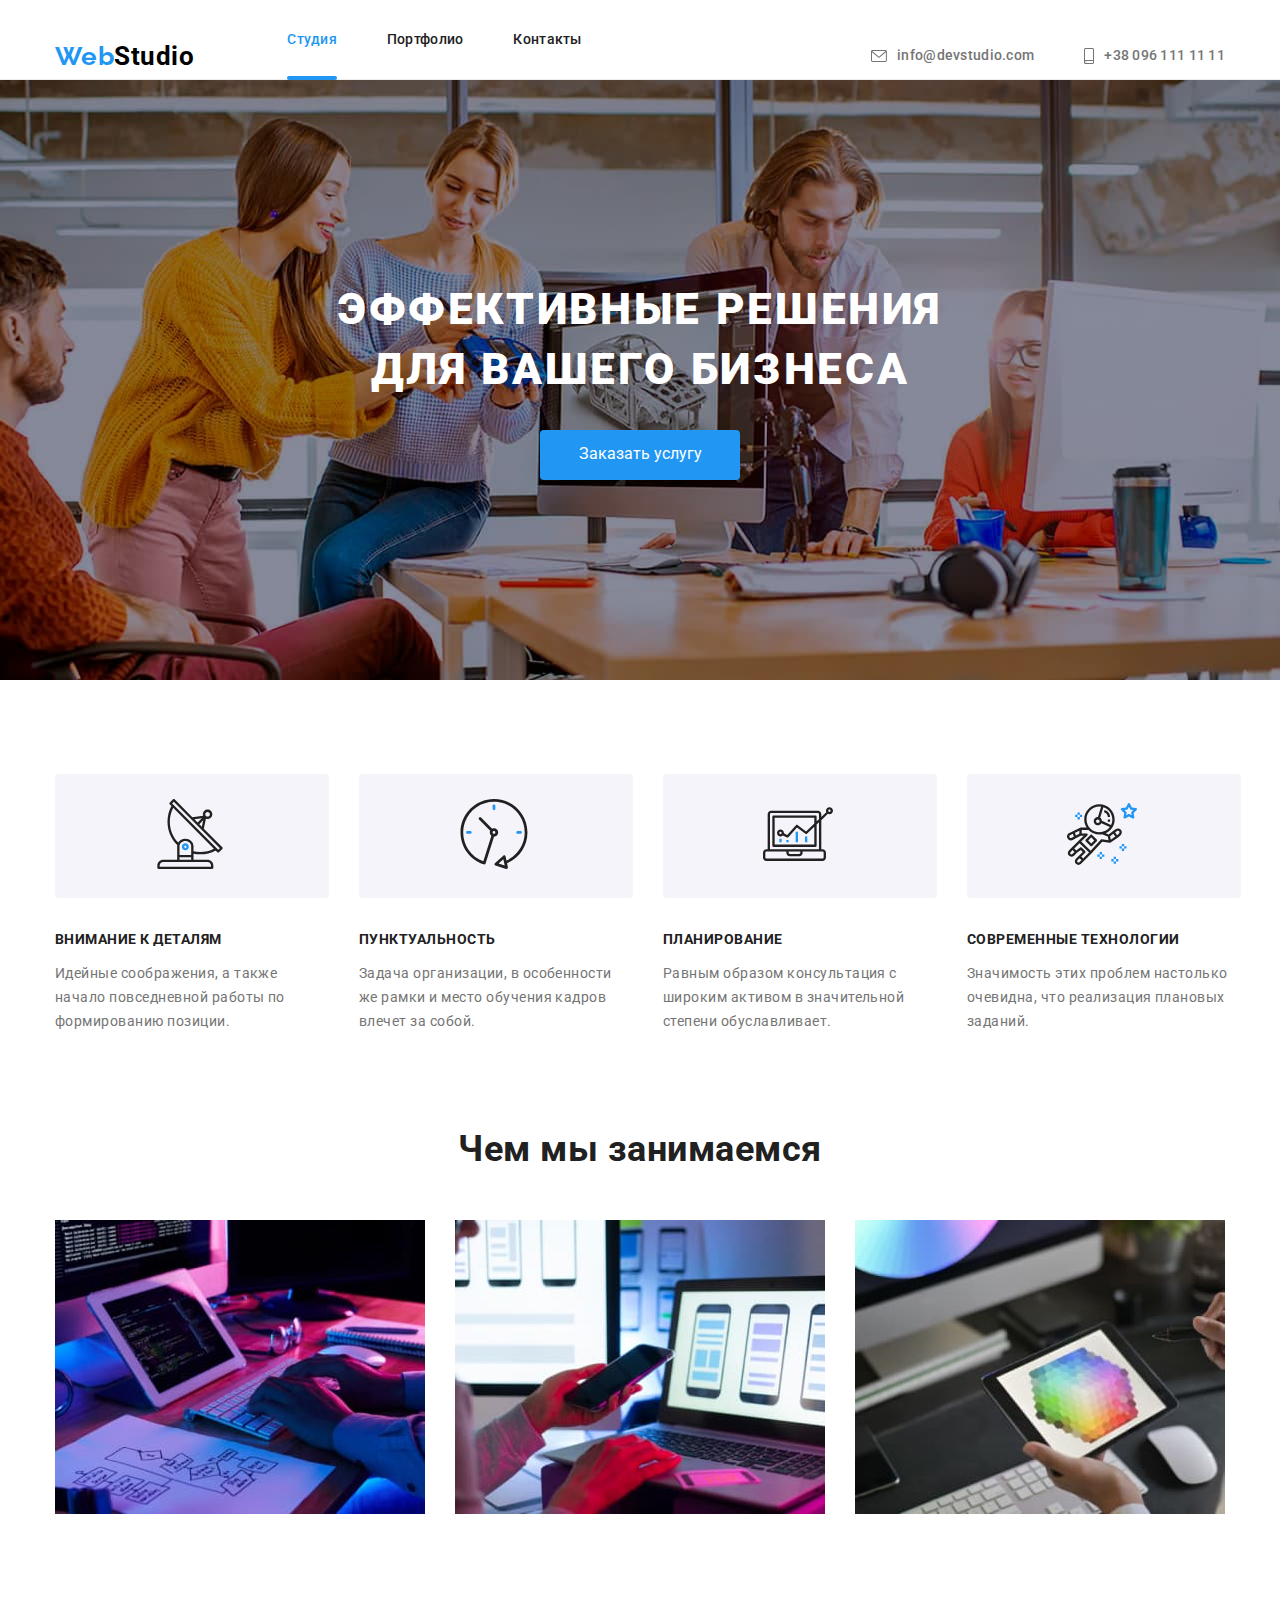
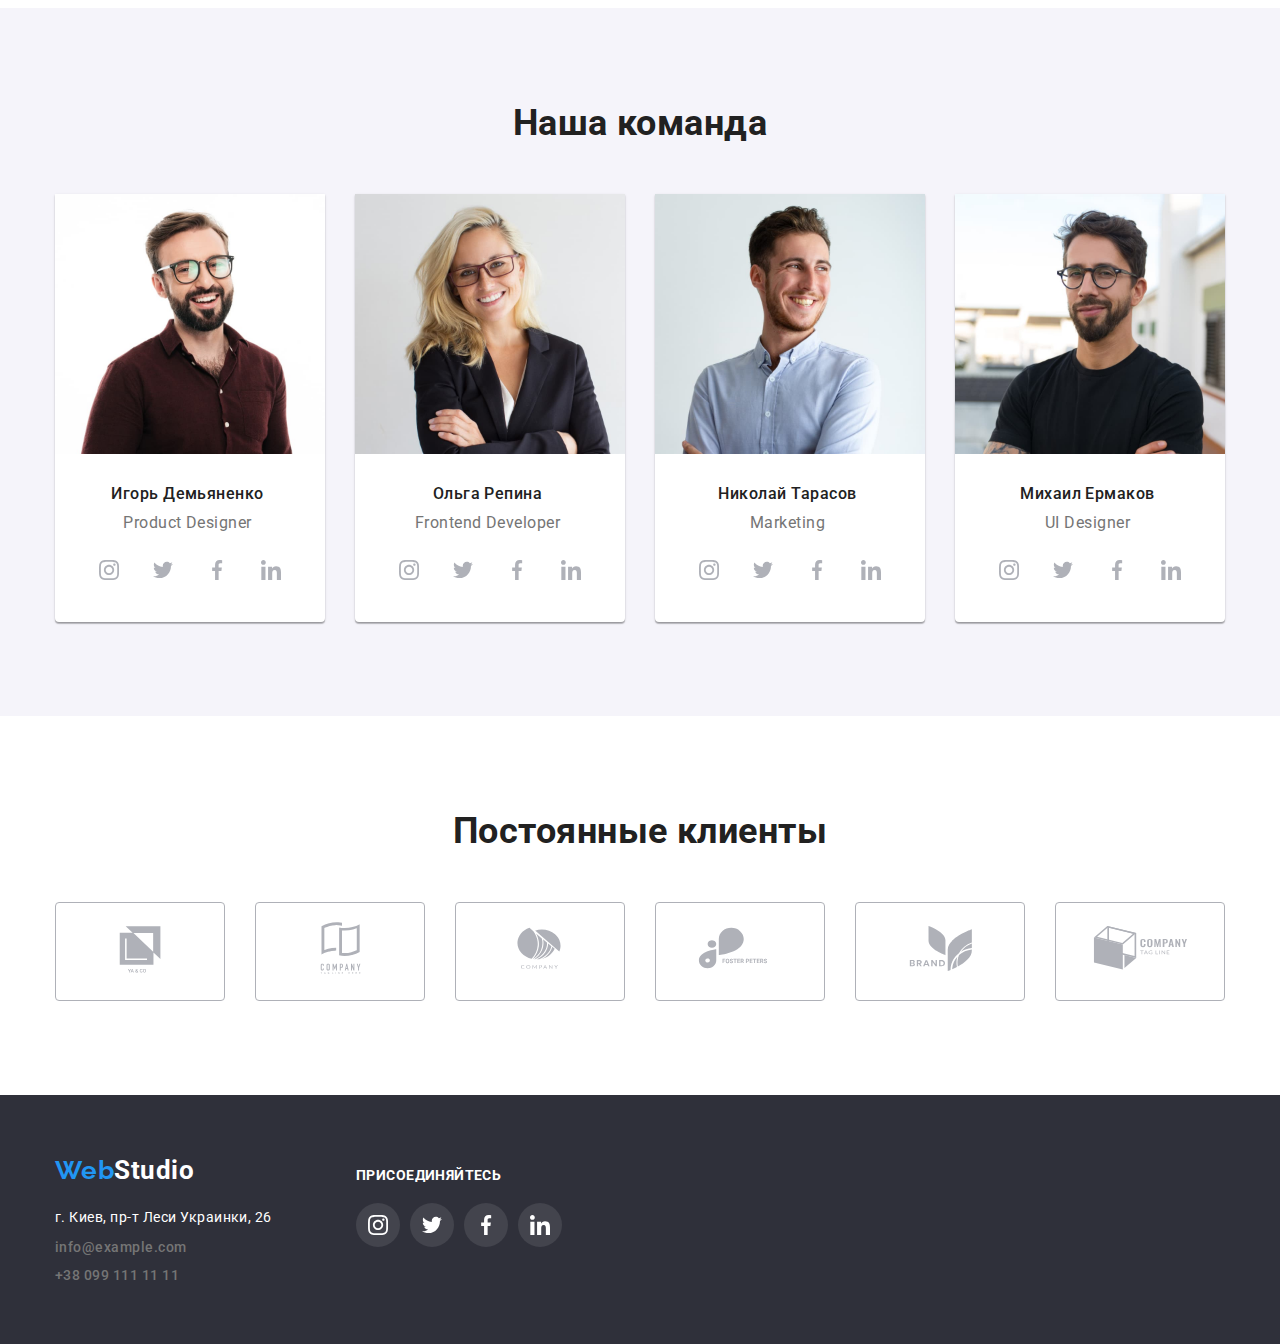
==== index.html @ 3e46c1cb "add files from hw4" ====
<!DOCTYPE html>
<html lang="ru">
<head>
    <meta charset="UTF-8">
    <meta http-equiv="X-UA-Compatible" content="IE=edge">
    <meta name="viewport" content="width=device-width, initial-scale=1.0">
    <title>Главная | Студия</title>
    <link rel="stylesheet"
        href="https://fonts.googleapis.com/css2?family=Raleway:wght@700&family=Roboto:wght@400;500;700;900&display=swap">
    <link rel="stylesheet" href="./css/modern-normalize.css">
        <link rel="stylesheet" href="./css/styles.css">
</head>

    <body>
        <!-- header -->
        <header class="page-header">
            <div class="container">
                <!-- webstudio logo -->
                <a class="logo-second" href="./index.html"><span class="logo-first">Web</span>Studio</a>
                <!-- website navigation -->
                <nav>
                    <ul class="nav list">
                        <li class="item"><a class="nav-links current" href="./index.html">Студия</a></li>
                        <li class="item"><a class="nav-links" href="./portfolio.html">Портфолио</a></li>
                        <li class="item"><a class="nav-links" href="">Контакты</a></li>
                    </ul>
                </nav>
                
                <!-- contacts -->
                <ul class="auth list">
                    <li class="item">
                        <a class="auth-nav" href="mailto:info@devstudio.com">
                            <svg class="icon" width="16px" height="12px">
                                <use href="./images/icons.svg#icon-envelope"></use>
                            </svg>
                            info@devstudio.com
                        </a>
                    </li>

                    <li class="item">
                        <a class="auth-nav smartphone-icon" href="tel:+380961111111">
                            <svg class="icon" width="10px" height="16px">
                                <use href="./images/icons.svg#icon-smartphone"></use>
                            </svg>
                             +38 096 111 11 11
                        </a>
                    </li>
                </ul>
            </div>
        </header>
        
        <main>
        <!-- hero -->
            <section class="hero">
                <div class="container">
                    <h1 class="hero-title">Эффективные решения <br /> для вашего бизнеса</h1>
                    <button type="button" class="button">Заказать услугу</button>
                </div>
            </section>

        <!-- our advantagies -->
            <section class="section">
                <div class="container">
                    <h2 class="section-title hidden">Наши преимущества</h2>
                    <ul class="advantagies-list list">
                    <li class="items">
                        <div class="advantagies-box">
                            <svg width="70px" height="70px">
                                <use href="./images/icons.svg#icon-antenna"></use>
                            </svg>
                        </div>
                        <h3 class="title">Внимание к деталям</h3>
                        <p class="text">Идейные соображения, а также начало повседневной работы по формированию позиции.</p>
                    </li>

                    <li class="items">
                        <div class="advantagies-box">
                            <svg width="70px" height="70px">
                                <use href="./images/icons.svg#icon-clock"></use>
                            </svg>
                        </div>
                        <h3 class="title">Пунктуальность</h3>
                        <p class="text">Задача организации, в особенности же рамки и место обучения кадров влечет за собой.</p>
                    </li>
                    <li class="items">
                        <div class="advantagies-box">
                            <svg width="70px" height="70px">
                                <use href="./images/icons.svg#icon-diagram"></use>
                            </svg>
                        </div>
                        <h3 class="title">Планирование</h3>
                        <p class="text">Равным образом консультация с широким активом в значительной степени обуславливает.</p>
                    </li>
                    <li class="items">
                        <div class="advantagies-box">
                            <svg width="70px" height="70px">
                                <use href="./images/icons.svg#icon-astronaut"></use>
                            </svg>
                        </div>
                        <h3 class="title">Современные технологии</h3>
                        <p class="text">Значимость этих проблем настолько очевидна, что реализация плановых заданий.</p>
                    </li>
                </ul>
                </div>
            </section>

        <!-- what we do -->
            <section class="section no-top-padding">
               <div class="container">
                    <h2 class="section-title">Чем мы занимаемся</h2>
                    <ul class="examples list">
                        <li class="pics"><img src="./images/box1.jpg" alt="Человек работает за компьютером" width="370"></li>
                        <li class="pics"> <img src="./images/box2.jpg" alt="Человек cо смартфоном в руках работает за компьютером" width="370"></li>
                        <li class="pics"><img src="./images/box3.jpg" alt="Человек с планшетом в руках работает за компьютером" width="370"></li>
                    </ul>
               </div>
            </section>

        <!-- our team -->
            <section class="section bg-color">
                <div class="container">
                    <h2 class="section-title">Наша команда</h2>
                    <ul class="team-list list">
                        <li class="team-thumb">
                            <img src="./images/img.jpg" alt="Фото дизайнера продукта" width="270">
                            
                            <div class="content">
                                <h3 class="title">Игорь Демьяненко</h3>
                                <p class="text">Product Designer</p>
                            </div>

                            <ul class="team-social">
                                <li class="team-social-element">
                                    <a class="team-social-link" href="#">
                                        <svg class="team-social-icon" width="20px" height="20px" aria-label="Instagram">
                                            <use href="./images/icons.svg#icon-instagram"></use>
                                        </svg>
                                    </a>
                                </li>
                            
                                <li class="team-social-element">
                                    <a class="team-social-link" href="#">
                                        <svg class="team-social-icon" width="20px" height="20px" aria-label="Twitter">
                                            <use href="./images/icons.svg#icon-twitter"></use>
                                        </svg>
                                    </a>
                                </li>
                            
                                <li class="team-social-element">
                                    <a class="team-social-link" href="#">
                                        <svg class="team-social-icon" width="20px" height="20px" aria-label="Facebook">
                                            <use href="./images/icons.svg#icon-facebook"></use>
                                        </svg>
                                    </a>
                                </li>
                            
                                <li class="team-social-element">
                                    <a class="team-social-link" href="#">
                                        <svg class="team-social-icon" width="20px" height="20px" aria-label="LinkedIn">
                                            <use href="./images/icons.svg#icon-linkedin"></use>
                                        </svg>
                                    </a>
                                </li>
                            </ul>
                        </li>
                    
                        <li class="team-thumb">
                            <img src="./images/img1.jpg" alt="Фото фронтэнд разработчика" width="270">
                            
                            <div class="content">
                                <h3 class="title">Ольга Репина</h3>
                                <p class="text">Frontend Developer</p>
                            </div>
                            
                            <ul class="team-social">
                                <li class="team-social-element">
                                    <a class="team-social-link" href="#">
                                        <svg class="team-social-icon" width="20px" height="20px" aria-label="Instagram">
                                            <use href="./images/icons.svg#icon-instagram"></use>
                                        </svg>
                                    </a>
                                </li>
                            
                                <li class="team-social-element">
                                    <a class="team-social-link" href="#">
                                        <svg class="team-social-icon" width="20px" height="20px" aria-label="Twitter">
                                            <use href="./images/icons.svg#icon-twitter"></use>
                                        </svg>
                                    </a>
                                </li>
                            
                                <li class="team-social-element">
                                    <a class="team-social-link" href="#">
                                        <svg class="team-social-icon" width="20px" height="20px" aria-label="Facebook">
                                            <use href="./images/icons.svg#icon-facebook"></use>
                                        </svg>
                                    </a>
                                </li>
                            
                                <li class="team-social-element">
                                    <a class="team-social-link" href="#">
                                        <svg class="team-social-icon" width="20px" height="20px" aria-label="LinkedIn">
                                            <use href="./images/icons.svg#icon-linkedin"></use>
                                        </svg>
                                    </a>
                                </li>
                            </ul>
                        </li>
                    
                        <li class="team-thumb">
                            <img src="./images/img2.jpg" alt="Фото маркетолога" width="270">
                            
                            <div class="content">
                                <h3 class="title">Николай Тарасов</h3>
                                <p class="text">Marketing</p>
                            </div>

                            <ul class="team-social">
                                <li class="team-social-element">
                                    <a class="team-social-link" href="#">
                                        <svg class="team-social-icon" width="20px" height="20px" aria-label="Instagram">
                                            <use href="./images/icons.svg#icon-instagram"></use>
                                        </svg>
                                    </a>
                                </li>
                            
                                <li class="team-social-element">
                                    <a class="team-social-link" href="#">
                                        <svg class="team-social-icon" width="20px" height="20px" aria-label="Twitter">
                                            <use href="./images/icons.svg#icon-twitter"></use>
                                        </svg>
                                    </a>
                                </li>
                            
                                <li class="team-social-element">
                                    <a class="team-social-link" href="#">
                                        <svg class="team-social-icon" width="20px" height="20px" aria-label="Facebook">
                                            <use href="./images/icons.svg#icon-facebook"></use>
                                        </svg>
                                    </a>
                                </li>
                            
                                <li class="team-social-element">
                                    <a class="team-social-link" href="#">
                                        <svg class="team-social-icon" width="20px" height="20px" aria-label="LinkedIn">
                                            <use href="./images/icons.svg#icon-linkedin"></use>
                                        </svg>
                                    </a>
                                </li>
                            </ul>
                        </li>
                    
                        <li class="team-thumb">
                            <img src="./images/img3.jpg" alt="Фото дизайнера" width="270">
                            
                            <div class="content">
                                <h3 class="title">Михаил Ермаков</h3>
                                <p class="text">UI Designer</p>
                            </div>

                            <ul class="team-social">
                                <li class="team-social-element">
                                    <a class="team-social-link" href="#">
                                        <svg class="team-social-icon" width="20px" height="20px" aria-label="Instagram">
                                            <use href="./images/icons.svg#icon-instagram"></use>
                                        </svg>
                                    </a>
                                </li>
                            
                                <li class="team-social-element">
                                    <a class="team-social-link" href="#">
                                        <svg class="team-social-icon" width="20px" height="20px" aria-label="Twitter">
                                            <use href="./images/icons.svg#icon-twitter"></use>
                                        </svg>
                                    </a>
                                </li>
                            
                                <li class="team-social-element">
                                    <a class="team-social-link" href="#">
                                        <svg class="team-social-icon" width="20px" height="20px" aria-label="Facebook">
                                            <use href="./images/icons.svg#icon-facebook"></use>
                                        </svg>
                                    </a>
                                </li>
                            
                                <li class="team-social-element">
                                    <a class="team-social-link" href="#">
                                        <svg class="team-social-icon" width="20px" height="20px" aria-label="LinkedIn">
                                            <use href="./images/icons.svg#icon-linkedin"></use>
                                        </svg>
                                    </a>
                                </li>
                            </ul>   
                        </li>
                    </ul>
                </div>
            </section>
        </main>

        <div class="modal">
            <div class="box">
                <span></span>
            </div>
        </div>

        <aside class="partners">
            <div class="container">
                <h2 class="partners-title">Постоянные клиенты</h2>
                <ul class="partners-list list">
                    <li class="partners-element">
                        <a class="partners-link" href="#">
                            <svg class="partners-icon" width="106px" height="60px">
                                <use href="./images/icons.svg#icon-client-1"></use>
                            </svg>
                        </a>
                    </li>
        
                    <li class="partners-element">
                        <a class="partners-link" href="#"><svg class="partners-icon" width="106px" height="60px">
                                <use href="./images/icons.svg#icon-client-2"></use>
                            </svg></a>
                    </li>
        
                    <li class="partners-element">
                        <a class="partners-link" href="#">
                            <svg class="partners-icon" width="106px" height="60px">
                                <use href="./images/icons.svg#icon-client-3"></use>
                            </svg>
                        </a>
                    </li>
        
                    <li class="partners-element">
                        <a class="partners-link" href="#">
                            <svg class="partners-icon" width="106px" height="60px">
                                <use href="./images/icons.svg#icon-client-4"></use>
                            </svg>
                        </a>
                    </li>
        
                    <li class="partners-element">
                        <a class="partners-link" href="#">
                            <svg class="partners-icon" width="106px" height="60px">
                                <use href="./images/icons.svg#icon-client-5"></use>
                            </svg>
                        </a>
                    </li>
        
                    <li class="partners-element">
                        <a class="partners-link" href="#"><svg class="partners-icon" width="106px" height="60px">
                                <use href="./images/icons.svg#icon-client-6"></use>
                            </svg></a>
                    </li>
                </ul>
            </div>
        </aside>

        <!-- fotter -->
        <footer class="footer-bcg">
            <div class="container">
                <div>
                    <a class="logo-third" href="./index.html"><span class="logo-first">Web</span>Studio</a>
                    <address>
                        <ul class="footer-info list">
                            <li class="item">
                                <a class="geo-link" href="https://goo.gl/maps/qYnhFTQPUGNC2JMP8">
                                    г. Киев, пр-т Леси Украинки, 26
                                </a>
                            </li>
                            <li class="item"><a class="link" href="mailto:info@example.com">info@example.com</a></li>
                            <li class="item"><a class="link" href="tel:+380991111111">+38 099 111 11 11</a></li>
                        </ul>
                    </address>
                </div>

                <div class="footer-thumb">
                    <h3 class="footer-socials-title">Присоединяйтесь</h3>
                    <ul class="footer-socials list">
                        <li class="footer-socials-element">
                            <a class="footer-socials-link" href="#">
                                <svg class="footer-socials-icon" width="20px" height="20px" aria-label="Instagram">
                                    <use href="./images/icons.svg#icon-instagram"></use>
                                </svg>
                            </a>
                        </li>
                        
                        <li class="footer-socials-element">
                            <a class="footer-socials-link" href="#">
                                <svg class="footer-socials-icon" width="20px" height="20px" aria-label="Twitter">
                                    <use href="./images/icons.svg#icon-twitter"></use>
                                </svg>
                            </a>
                        </li>
                        
                        <li class="footer-socials-element">
                            <a class="footer-socials-link" href="#">
                                <svg class="footer-socials-icon" width="20px" height="20px" aria-label="Facebook">
                                    <use href="./images/icons.svg#icon-facebook"></use>
                                </svg>
                            </a>
                        </li>
                        
                        <li class="footer-socials-element">
                            <a class="footer-socials-link" href="#">
                                <svg class="footer-socials-icon" width="20px" height="20px" aria-label="LinkedIn">
                                    <use href="./images/icons.svg#icon-linkedin"></use>
                                </svg>
                            </a>
                        </li>
                    </ul>
                </div>
            </div>
        </footer>
    </body>
</html>
---- css/styles.css ----
/* Цвет кнопок первичный #2196F3 */
/* Цвет заголовков #212121 */
/* Цвет текста в абзацах #757575  */
/* Цвет текста белый #ffffff */
/* цвет ссылок в футере rgba(255,255,255, .6) */

/* Оформление элементов с общим дизайном */
:root {
  --primary-color: #2196f3;
  --headings-color: #212121;
  --primary-text-color: #757575;
  --secondary-text-color: #ffffff;
  --footer-links-color: rgba(255, 255, 255, 0.6);
  --bcg-color: #2f303a;
  --logo-last-part1-color: #000000;
  --logo-last-part2-color: #ffffff;

  --cage-gaps: 30px;
}

body {
  font-family: Roboto, sans-serif;
  letter-spacing: 0.03em;

  background-color: var(--secondary-text-color);
  color: var(--primary-text-color);
}

/* Классы-утилиты */

/* убирает стили у всех списков */
.list {
  margin: 0;
  padding: 0;

  list-style: none;
}

/* скрывает заголовок */
.hidden {
  position: absolute;
  top: -9999px;
  left: -9999px;
}

/* добавляет нижний отступ для хедера в портфолио
.bottom-margin {
  margin-bottom: 94px;
} */

/* убирает нижний зазор у картинок с тегом img */

img {
  display: block;
  max-width: 100%;
}

/* Добавляет фоновый цвет для секции Наша команда */
.bg-color {
  background-color: #f5f4fa;
}

/* универсальный контейнер */

.container {
  width: 1200px;
  padding-right: 15px;
  padding-left: 15px;
  margin-left: auto;
  margin-right: auto;

  /* background-color: lightblue; */
}

/* Оформление хедера */

.page-header {
  height: 80px;
  border-bottom: 1px solid #ececec;
}

.page-header .container {
  display: flex;
  align-items: center;
}

.nav {
  display: flex;
  margin-left: 93px;
}

.nav .item {
  padding-top: 32px;
  padding-bottom: 32px;
  margin-right: 50px;
}

.nav :last-child {
  margin-right: 0;
}

.auth {
  display: flex;
  margin-left: auto;
}

.auth .item {
  display: flex;
  margin-right: 50px;
  align-items: center;
}

.auth :last-child {
  margin-right: 0px;
}

.smartphone-icon {
  content: "";
}

/* Оформление логотипа */

.logo-first {
  font-family: Raleway, sans-serif;
  font-weight: 700;
  font-size: 26px;
  line-height: 1.19;
  letter-spacing: 0.03em;
  text-decoration: none;

  color: var(--primary-color);
}

.logo-second {
  font-weight: 700;
  font-size: 26px;
  line-height: 1.19;
  text-decoration: none;

  color: var(--logo-last-part1-color);
}

.logo-third {
  font-weight: 700;
  font-size: 26px;
  line-height: 1.19;
  text-decoration: none;

  color: var(--logo-last-part2-color);
}

/* ОФормление навигации */

.nav .nav-links {
  display: block;

  font-weight: 500;
  font-size: 14px;
  line-height: 1.14;
  letter-spacing: 0.02em;
  text-decoration: none;

  color: var(--headings-color);
}

.nav .nav-links:hover,
.nav .nav-links:focus {
  color: var(--primary-color);
  border: none;
}

.nav .nav-links.current {
  color: var(--primary-color);
}

.nav-links.current::after {
  display: block;
  margin-top: 28px;

  content: "";
  width: 100%;
  height: 4px;

  border-radius: 2px;

  background-color: var(--primary-color);
}

/* .auth .icon:hover,
.auth .icon:focus {
  fill: currentColor;
  cursor: pointer;
} */

/* Оформление ссылок в секции контактов */

.auth-nav .item {
  display: flex;
  align-items: center;
}

.auth .auth-nav {
  display: flex;
  align-items: center;

  font-weight: 500;
  font-size: 14px;
  line-height: 1.14;
  letter-spacing: 0.02em;
  text-decoration: none;

  color: var(--primary-text-color);
}

.auth-nav:hover,
.auth-nav:focus {
  color: var(--primary-color);
}

.auth-nav:hover .icon {
  fill: currentColor;
}

.auth-nav .icon {
  fill: #757575;
  margin-right: 10px;
}
/* Оформляем Hero */

.hero {
  padding-top: 200px;
  padding-bottom: 200px;

  background-image: url("../images/bg-img-hero.jpg"),
    linear-gradient(to right, #2f303a 40%, #c4c4c4, #2f303a 40%);
  background-repeat: no-repeat;
  background-size: cover;
  background-position: center;

  /* background-color: var(--bcg-color); */
}

.hero-title {
  margin-top: 0;
  margin-bottom: 30px;
  padding: 0;

  font-weight: 900;
  font-size: 44px;
  line-height: 1.36;

  text-align: center;
  letter-spacing: 0.06em;
  text-transform: uppercase;

  color: var(--secondary-text-color);
}

.hero > .container {
  text-align: center;
}

/* оформление секций */
.section {
  padding-top: 94px;
  padding-bottom: 94px;
}

/* .section > .container {
  margin-bottom: 94px;

} */

.title {
  margin-top: 0;
  margin-right: 0;
  margin-bottom: 10px;
  margin-left: 0;

  padding: 0;
}

.section-title {
  margin: 0;
  padding: 0;

  font-weight: 700;
  font-size: 36px;
  line-height: 1.17;
  text-align: center;

  color: var(--headings-color);
}

/* Сетка для блока Наши преимущества */
.advantagies-list {
  display: flex;
  margin-right: -30px;
  margin-top: -30px;

  /* margin-top: var(-1 * (--cage-gaps));
  margin-left: var(-1 * (--cage-gaps)); */
  padding: 0;
}

.items {
  flex-basis: calc(91% / 3 - 90px);
  margin-right: 30px;
  margin-top: 30px;

  /* flex-basis: calc((100% - var(--cage-gaps)) / 4);
  margin-top: var(--cage-gaps);
  margin-left: var(--cage-gaps); */

  /* outline: 1px solid darkblue; */
}

.items:last-child {
  margin-right: 0;
}

.items .text {
  margin: 0;

  font-size: 14px;
  line-height: 1.71;
}

.advantagies-list .title {
  font-weight: 700;
  font-size: 14px;
  line-height: 1.14;
  text-transform: uppercase;

  color: var(--headings-color);
}

.advantagies-list .title {
  font-size: 14px;
  line-height: 1.71;
}

.team-list .title {
  font-weight: 500;
  font-size: 16px;
  line-height: 1.19;

  color: var(--headings-color);
}

.team-list .text {
  font-size: 16px;
  line-height: 1.19;
}

/* Коробочки для иконок в секции Преимущества */

.advantagies-box {
  min-width: 270px;

  padding-top: 25px;
  padding-bottom: 25px;
  padding-left: 100px;
  padding-right: 100px;
  margin-bottom: 30px;

  border-radius: 4px;

  background-color: #f5f4fa;
}

/* Оформление секции Что мы делаем*/

.container > .section-title {
  margin-bottom: 50px;
}

.container .examples {
  display: flex;
}

.examples {
  flex-basis: calc(100% / 2 - 60px);
  margin-top: -30px;
  margin-right: -30px;

  /*   
  flex-basis: calc((100% - 60px) / 3);
  margin-top: var(-1 * (--cage-gaps));
  margin-left: var(-1 * (--cage-gaps)); */
}

.pics {
  margin-top: 30px;
  margin-right: 30px;

  /* margin-top: var(--cage-gaps);
  margin-left: var(--cage-gaps); */
}

.pics:last-of-type {
  margin-right: 0;
}

.no-top-padding {
  padding-top: 0;
}

/* Оформление секции Наша команда */

/* Сетка для секции Наша команда */

.team-list {
  display: flex;
  margin-top: -30px;
  margin-left: -30px;
  padding: 0;
}

.team-thumb {
  flex-basis: calc((100% - var(--cage-gaps)) / 4);
  margin-top: var(--cage-gaps);
  margin-left: var(--cage-gaps);

  padding-bottom: 30px;

  box-shadow: 0px 1px 3px rgba(0, 0, 0, 0.12), 0px 1px 1px rgba(0, 0, 0, 0.14),
    0px 2px 1px rgba(0, 0, 0, 0.2);
  border-radius: 0px 0px 4px 4px;
  overflow: hidden;

  background-color: #ffffff;
}

.team-thumb .title {
  margin-bottom: 10px;
}

/* Оформление коробочек и иконок для секции Наша команда */

.team-social {
  display: flex;
  justify-content: center;
  padding: 0;
  /* margin-right: auto;
  margin-left: auto; */
}

.team-social :not(:last-child) {
  margin-right: 10px;
}

.team-social-element {
  margin: 0;
  padding: 0;
  list-style: none;
}

.team-social-element .team-social-link {
  display: flex;
  justify-content: center;
  align-items: center;

  width: 44px;
  height: 44px;

  border-radius: 100%;
}

.team-social-icon {
  object-fit: contain;
  overflow: visible;

  fill: #afb1b8;

  border-radius: 100%;
}

.team-social-link:hover,
.team-social-link:focus {
  background-color: var(--primary-color);
}

.team-social-link:hover .team-social-icon,
.team-social-link:focus .team-social-icon {
  fill: var(--secondary-text-color);
}

/* Обертка для заголовка и текста под фото команды */

.team-thumb .content {
  padding-top: 30px;
  padding-right: 58px;
  padding-bottom: 0;
  padding-left: 53px;

  margin-bottom: 16px;

  text-align: center;
}

.content .text {
  margin: 0;
  padding: 0;

  margin-bottom: 16px;
}

/* Оформление секции Наши партенры */
.partners .container {
  padding: 94px 15px;
}

.partners-title {
  margin: 0;
  padding: 0;

  margin-bottom: 50px;

  font-weight: 700;
  font-size: 36px;
  line-height: 1.17;
  text-align: center;

  color: var(--headings-color);
}

.partners-list {
  display: flex;
}

.partners-element {
  width: 170px;

  padding: 16px 32px;

  border: 1px solid #afb1b8;
  border-radius: 4px;
}

.partners-element:not(:last-child) {
  margin-right: 30px;
}

.partners-icon {
  fill: #afb1b8;
}

.partners-link:hover .partners-icon,
.partners-link:focus .partners-icon {
  fill: var(--primary-color);
}

/* Оформление адреса в футуре  */

.footer-bcg {
  background-color: var(--bcg-color);
}

.footer-bcg .container {
  display: flex;
  padding-top: 60px;
  padding-bottom: 60px;
}

.container .logo-third {
  display: block;
  margin-bottom: 20px;
}

.footer-info .item:not(:last-child) {
  margin-bottom: 9px;
}

.item .geo-link {
  font-size: 14px;
  line-height: 1.71;
  text-decoration: none;
  font-style: normal;

  color: var(--secondary-text-color);
}

.footer-info {
  min-width: 231px;
}

.footer-info .link {
  font-weight: 500;
  font-size: 14px;
  line-height: 1.14;
  text-decoration: none;
  font-style: normal;

  color: var(--primary-text-color);
}

.footer-info .link:hover,
.footer-info .link:focus {
  background-color: var(--primary-color);
  color: var(--secondary-text-color);
}

/* Секция с сслыками на соцсети в футере*/

.footer-thumb {
  margin-left: 70px;
}

.footer-socials {
  display: flex;
}

.footer-socials-title {
  margin: 0;
  padding: 0;
  padding-top: 12px;
  margin-bottom: 20px;

  font-weight: 700;
  font-size: 14px;
  line-height: 16px;

  letter-spacing: 0.03em;
  text-transform: uppercase;

  color: var(--secondary-text-color);
}

.footer-socials-element .footer-socials-link {
  display: flex;
  justify-content: center;
  align-items: center;

  width: 44px;
  height: 44px;

  border-radius: 100%;

  background-color: #43444d;
}

.footer-socials-icon {
  object-fit: contain;
  overflow: visible;

  fill: #ffffff;

  border-radius: 100%;
}

.footer-socials-element:not(:last-child) {
  margin-right: 10px;
}

.footer-socials-link:hover,
.footer-socials-link:focus {
  background-color: var(--primary-color);
}

/* .footer-socials:hover .footer-socials-icon,
.footer-socials:focus .footer-socials-icon {
  fill: var(--secondary-text-color);
} */
/* Оформление кнопки для Hero*/

.hero .button {
  display: inline-block;
  min-width: 200px;
  height: 50px;

  padding-top: 10px;
  padding-left: 32px;
  padding-bottom: 10px;
  padding-right: 32px;

  font-family: inherit;
  text-align: center;

  border: none;
  /* box-shadow: 0 4px 4px rgba(0, 0, 0, 0.15); */
  border-radius: 4px;

  color: var(--secondary-text-color);
  background-color: var(--primary-color);
  cursor: pointer;
}

.hero .botton:hover,
.hero .button:focus {
  box-shadow: 0px 4px 4px rgba(0, 0, 0, 0.15);
}

/* Оформление страницы Portfolio */

/* Офорляем секции в main */

.projects .example {
  font-weight: 700;
  font-size: 18px;
  line-height: 2;
  letter-spacing: 0.06em;

  color: var(--headings-color);
}

.projects .link {
  display: block;

  text-decoration: none;
  color: var(--primary-text-color);
}

.projects .text {
  font-size: 16px;
  line-height: 1.87;
}

/* оформление кнопок в main страницы Portfolio */

.submenu .submenu-button {
  padding: 6px 22px;
  min-width: 73px;

  font-family: inherit;
  font-weight: 500;
  font-size: 16px;
  line-height: 1.62;
  letter-spacing: 0.03em;

  border: transparent;
  border-radius: 4px;
  /* border-color: #f5f4fa; */

  color: var(--headings-color);
  background-color: #f5f4fa;
}

.submenu .submenu-button:hover,
.submenu .submenu-button:focus {
  color: var(--secondary-text-color);
  background-color: var(--primary-color);
  border-color: var(--primary-color) solid transparent;
  cursor: pointer;

  box-shadow: 0px 3px 1px rgba(0, 0, 0, 0.1), 0px 1px 2px rgba(0, 0, 0, 0.08),
    0px 2px 2px rgba(0, 0, 0, 0.12);
  border-radius: 4px;
}

.submenu .submenu-button.current {
  color: var(--secondary-text-color);
  background-color: var(--primary-color);
}

/* Позиционирование фильтра на странице Portfolio */
.submenu {
  display: flex;
  justify-content: center;
  align-items: center;
  padding-bottom: 50px;
}

.submenu .filter {
  padding-right: 8px;
}

.filter:last-child {
  padding-right: 0;
}

/* Сетка для портфолио с примерами работ */

.projects {
  display: flex;
  flex-wrap: wrap;
  margin-top: -30px;
  margin-left: -30px;

  /* margin-top: var(-1 (--cage-gaps));
  margin-left: var(-1 (--cage-gaps)); */
  /* не работает почему-то */
}

.cards {
  flex-basis: calc((100% - 90px) / 3);
  margin-top: 30px;
  margin-left: 30px;

  /* 
  flex-basis: calc ((100% - var(3 (--cage-gaps))) / 3);
  margin-top: var(--cage-gaps);
  margin-left: var(--cage-gaps); */
  /* тоже не работает */
}

.projects .link:hover,
.projects .link:focus {
  box-shadow: 0px 1px 1px rgba(0, 0, 0, 0.12), 0px 4px 4px rgba(0, 0, 0, 0.06),
    1px 4px 6px rgba(0, 0, 0, 0.16);
}

.description {
  background: #ffffff;
  border: 1px solid #eeeeee;
}

.description .text {
  margin: 0;
  padding: 0;
}

.cards .description {
  padding: 20px 24px;
}

.description .example {
  margin: 0 0 4px 0;
  padding: 0;
}
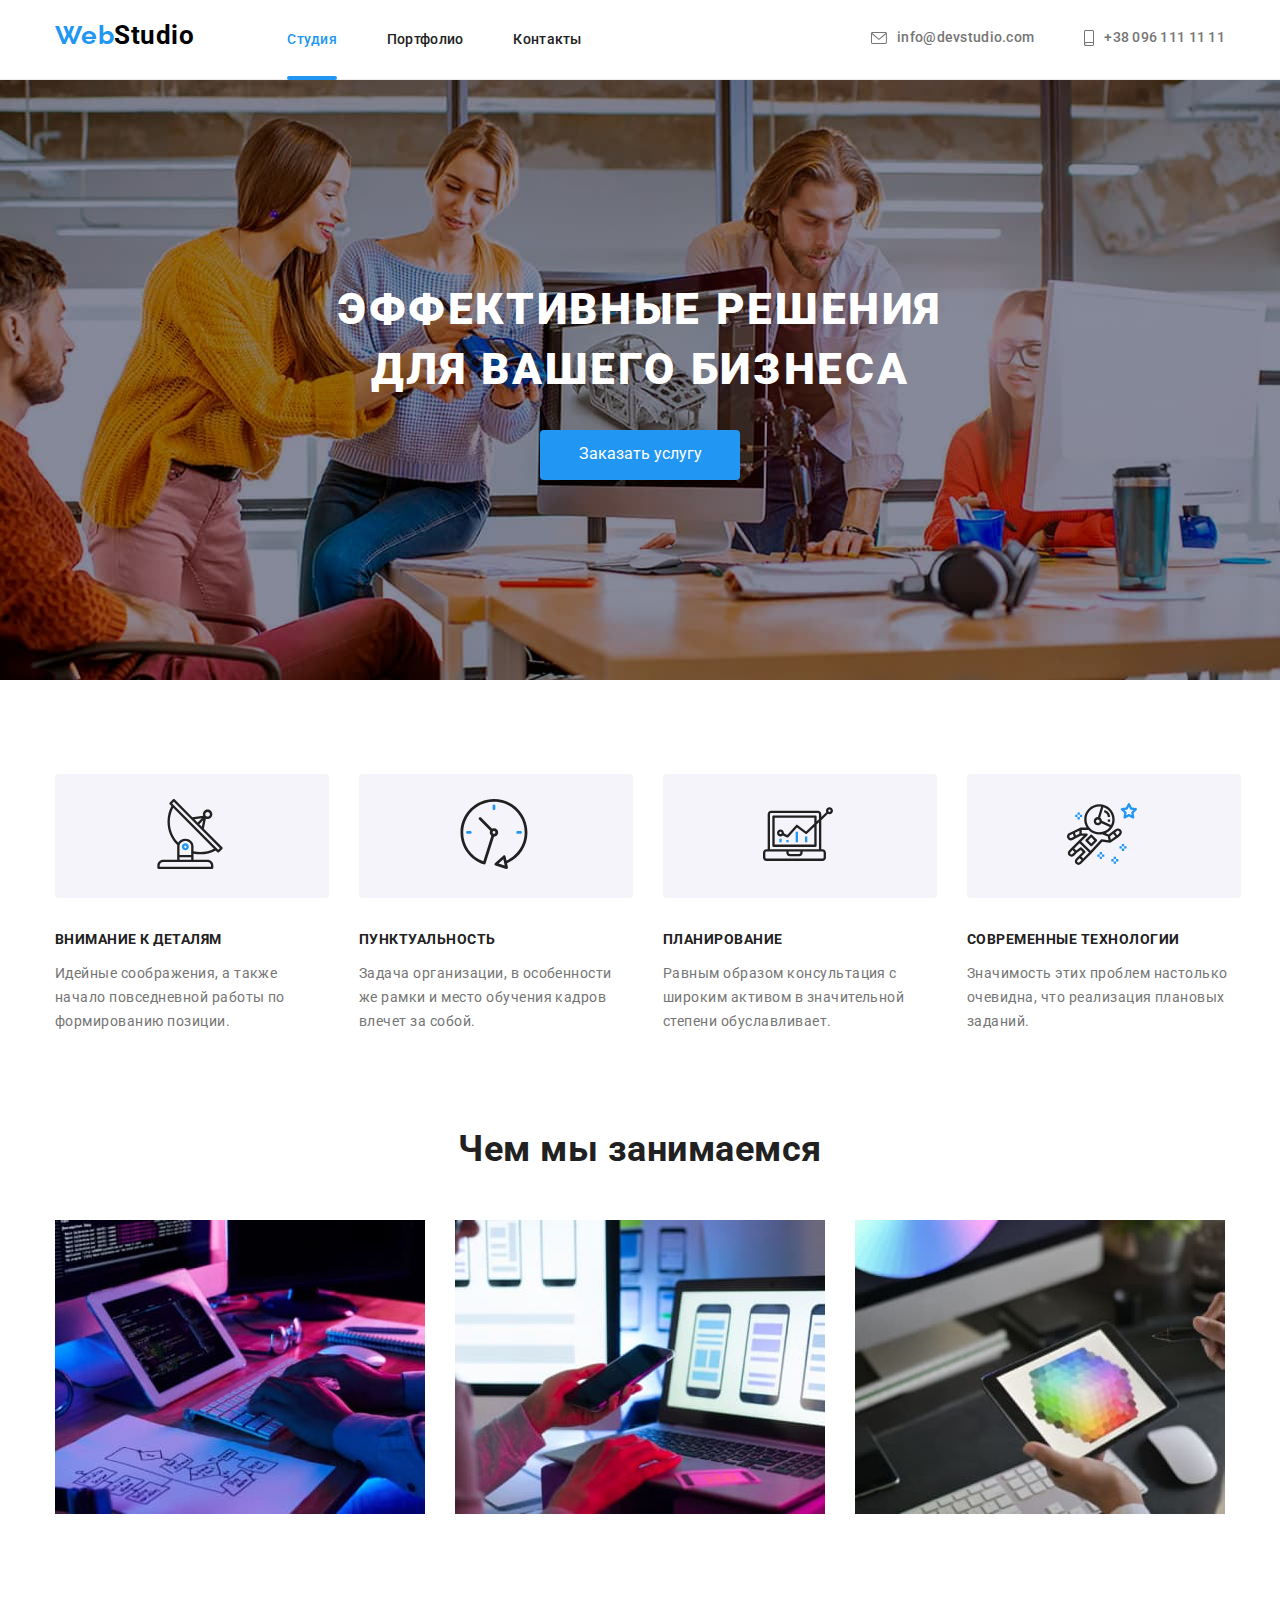
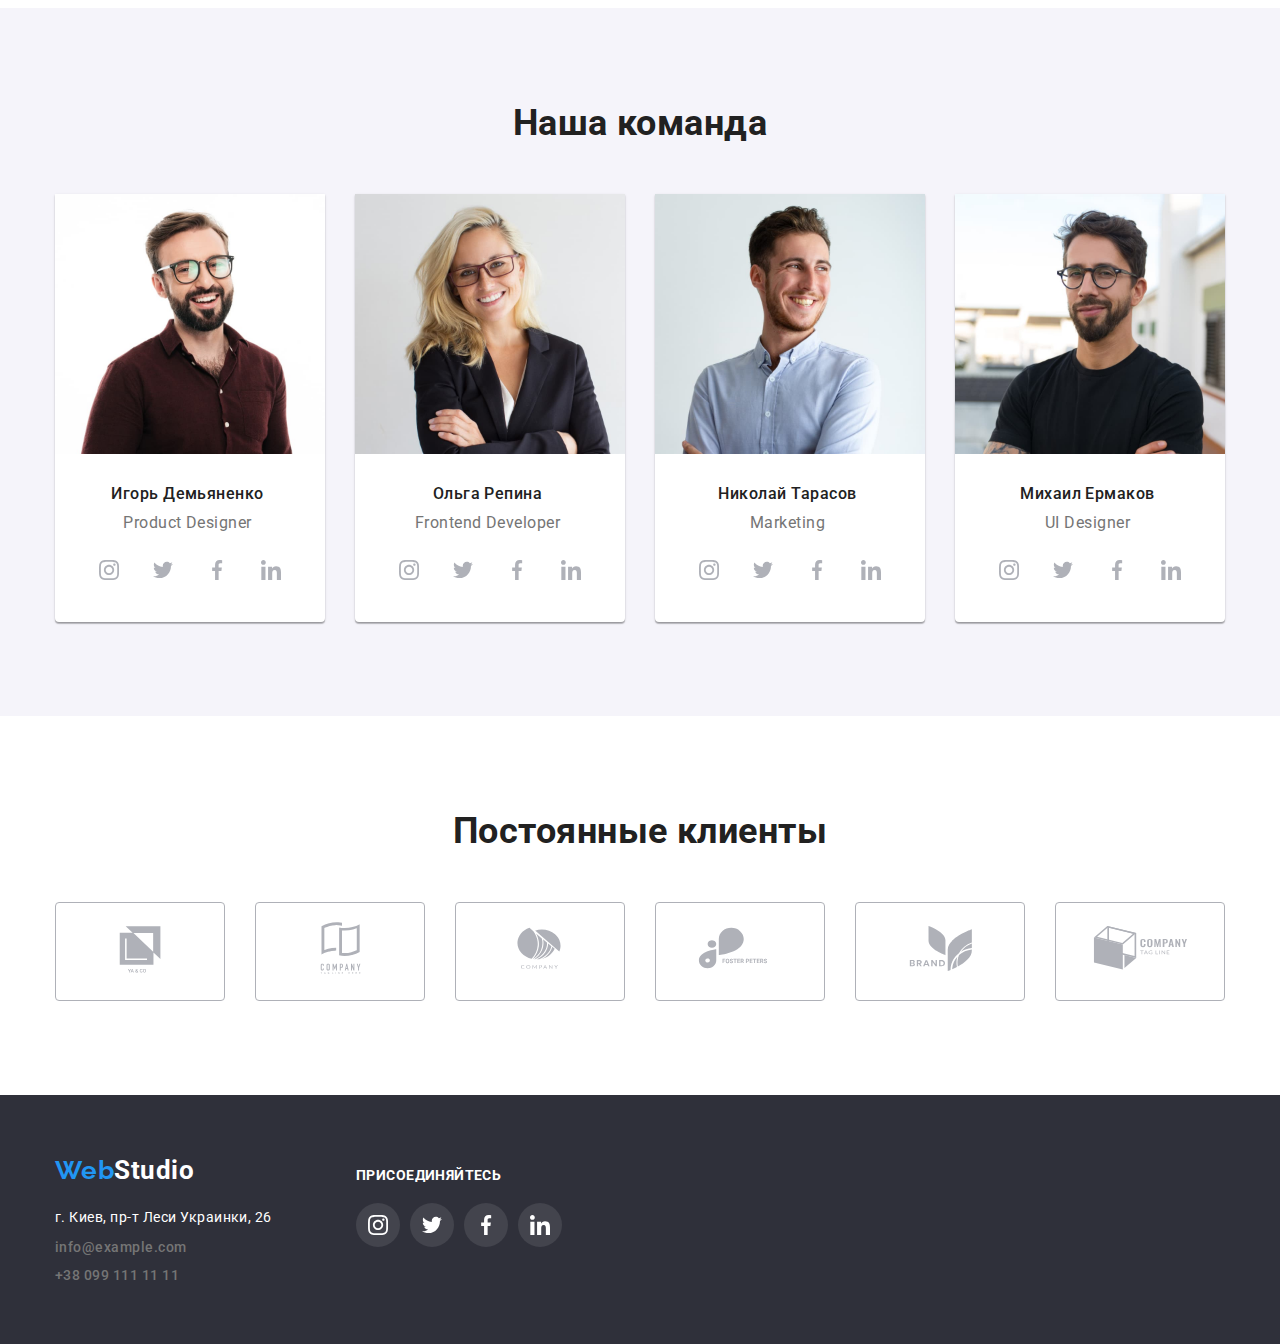
==== commit 396b41e9: "add modal window" ====
--- a/index.html
+++ b/index.html
@@ -9,6 +9,7 @@
         href="https://fonts.googleapis.com/css2?family=Raleway:wght@700&family=Roboto:wght@400;500;700;900&display=swap">
     <link rel="stylesheet" href="./css/modern-normalize.css">
         <link rel="stylesheet" href="./css/styles.css">
+    <link rel="stylesheet" href="./css/modal.css">
 </head>
 
     <body>
@@ -48,7 +49,7 @@
                 </ul>
             </div>
         </header>
-        
+    
         <main>
         <!-- hero -->
             <section class="hero">
@@ -297,11 +298,6 @@
             </section>
         </main>
 
-        <div class="modal">
-            <div class="box">
-                <span></span>
-            </div>
-        </div>
 
         <aside class="partners">
             <div class="container">
@@ -411,4 +407,16 @@
             </div>
         </footer>
     </body>
+
+    <div class="overlay">
+        <div class="modal-box">
+            <button type="button" class="close-modal-btn">
+                <svg class="close-modal-icon" width="11px" height="11px">
+                    <use href="./images/icons.svg#icon-close-modal"></use>
+                </svg>
+            </button>
+        </div>
+    </div>
+
+
 </html>--- a/css/styles.css
+++ b/css/styles.css
@@ -81,7 +81,7 @@
 
 .page-header .container {
   display: flex;
-  align-items: center;
+  align-items: baseline;
 }
 
 .nav {
--- a/css/modal.css
+++ b/css/modal.css
@@ -0,0 +1,53 @@
+.overlay {
+  position: absolute;
+  top: 0;
+  left: 0;
+
+  width: 100%;
+  height: 1024px;
+
+  padding: 222px 0;
+  background-color: rgba(0, 0, 0, 0.2);
+
+  opacity: 0;
+
+  pointer-events: none;
+}
+
+.modal-box {
+  position: relative;
+
+  width: 528px;
+  min-height: 581px;
+
+  margin: 0 auto;
+
+  background-color: #ffffff;
+  box-shadow: 0px 1px 3px rgba(0, 0, 0, 0.12), 0px 1px 1px rgba(0, 0, 0, 0.14),
+    0px 2px 1px rgba(0, 0, 0, 0.2);
+  border-radius: 4px;
+}
+
+.close-modal-btn {
+  position: absolute;
+  top: 8px;
+  right: 8px;
+
+  display: inline-flex;
+  width: 30px;
+  height: 30px;
+
+  border-radius: 100%;
+  border: 1px solid rgba(0, 0, 0, 0.1);
+
+  background-color: #ffffff;
+}
+
+.close-modal-icon {
+  margin: auto;
+}
+
+.close-modal-btn:hover,
+.close-modal-btn:focus {
+  cursor: pointer;
+}
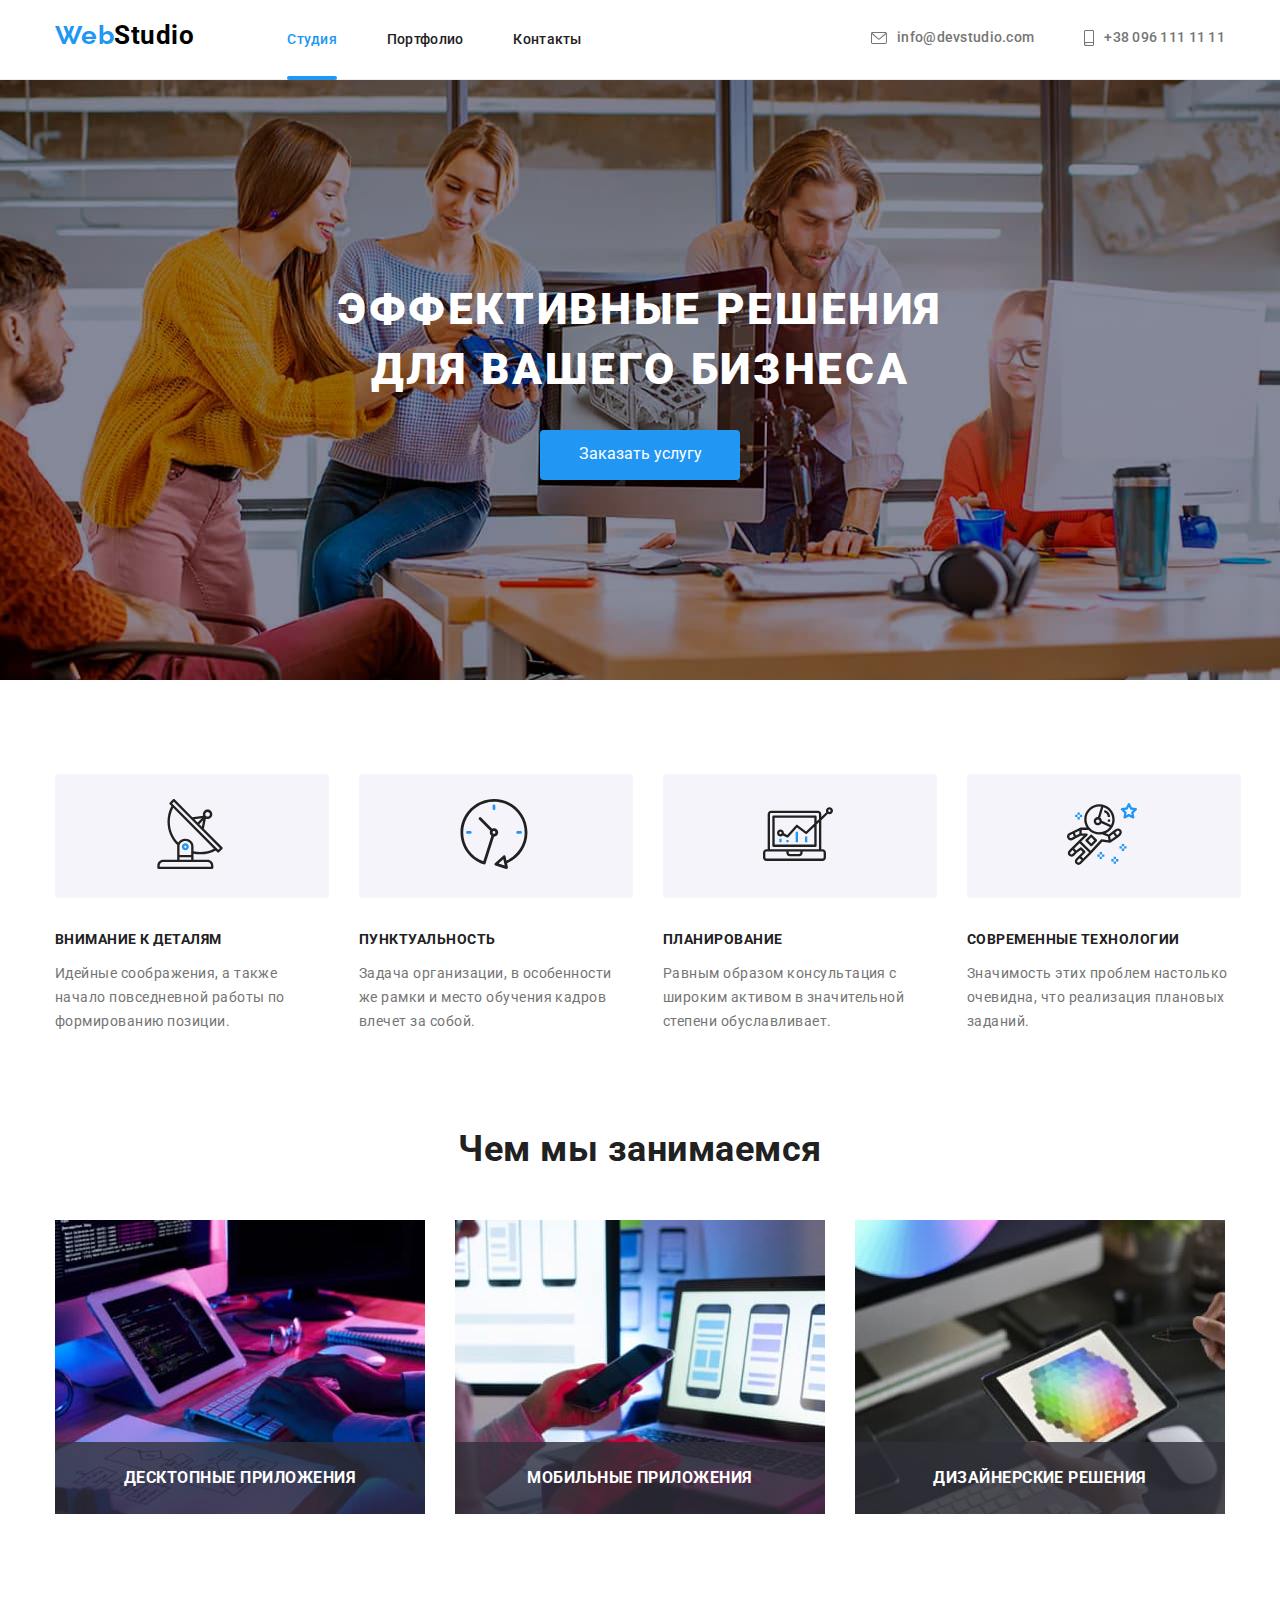
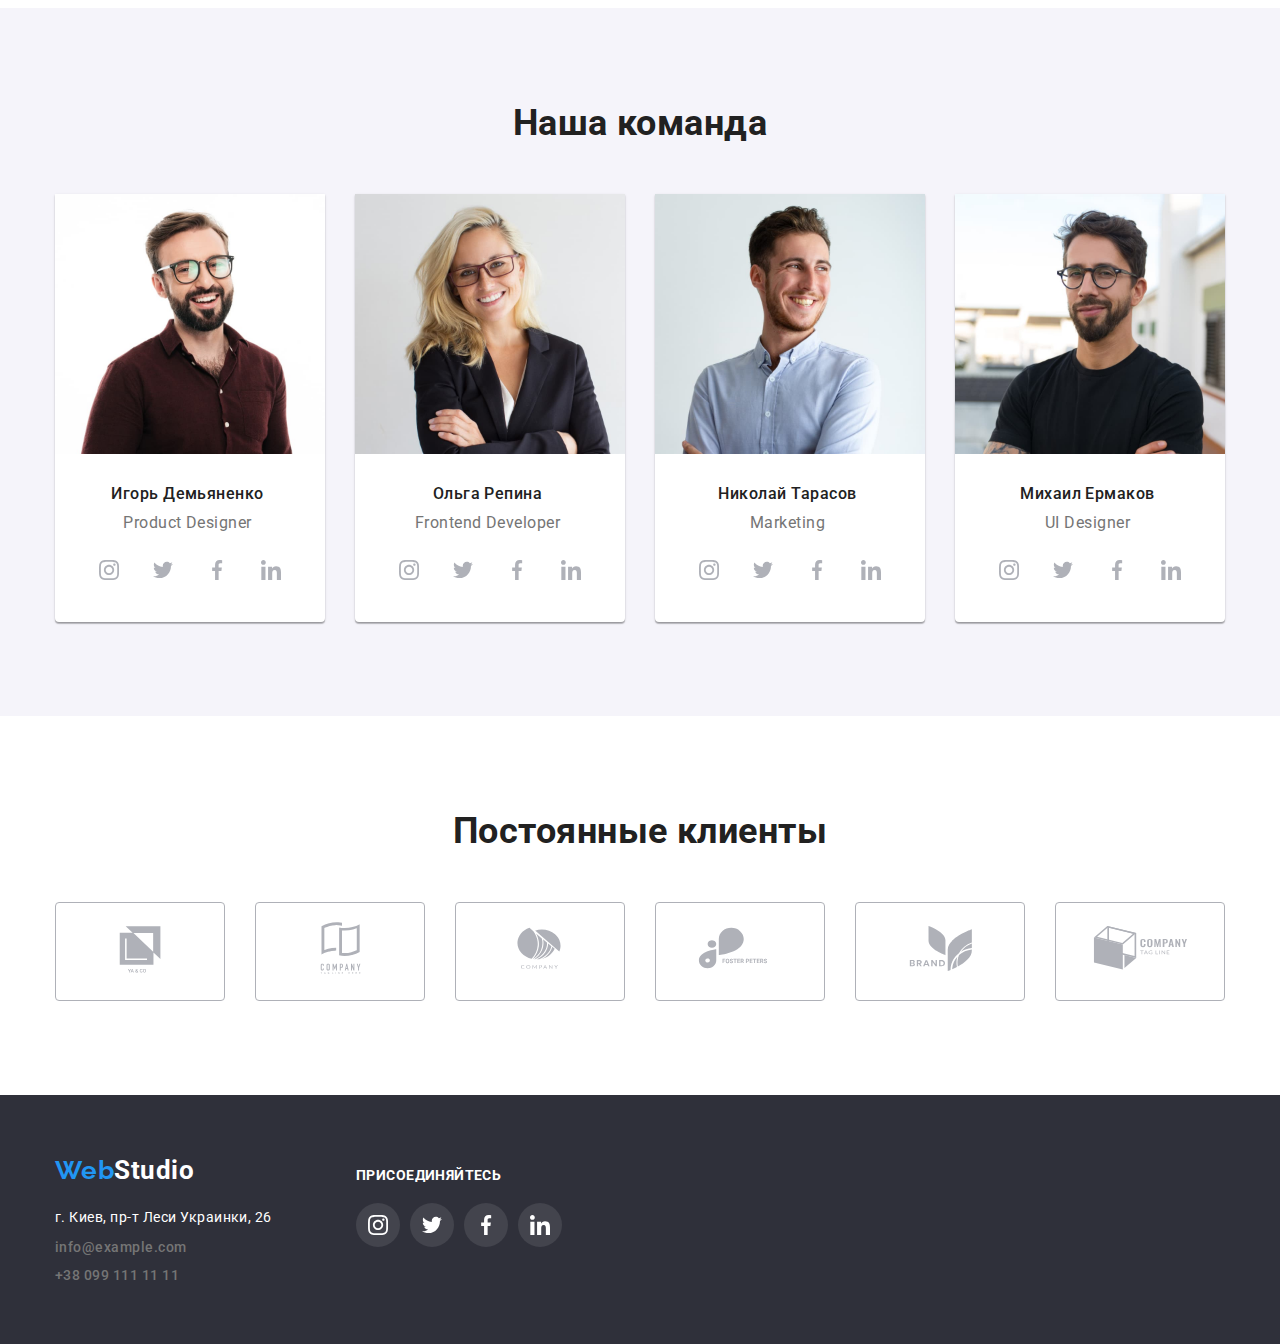
==== commit 4b878bc0: "add text to what we do section" ====
--- a/index.html
+++ b/index.html
@@ -55,7 +55,17 @@
             <section class="hero">
                 <div class="container">
                     <h1 class="hero-title">Эффективные решения <br /> для вашего бизнеса</h1>
-                    <button type="button" class="button">Заказать услугу</button>
+                    <button type="button" class="button" data-modal-open>Заказать услугу</button>
+
+                    <div class="backdrop is-hidden" data-modal>
+                        <div class="modal-box">
+                            <button type="button" class="close-modal-btn" data-modal-close>
+                                <svg class="close-modal-icon" width="11px" height="11px">
+                                    <use href="./images/icons.svg#icon-close-modal"></use>
+                                </svg>
+                            </button>
+                        </div>
+                    </div>
                 </div>
             </section>
 
@@ -110,9 +120,32 @@
                <div class="container">
                     <h2 class="section-title">Чем мы занимаемся</h2>
                     <ul class="examples list">
-                        <li class="pics"><img src="./images/box1.jpg" alt="Человек работает за компьютером" width="370"></li>
-                        <li class="pics"> <img src="./images/box2.jpg" alt="Человек cо смартфоном в руках работает за компьютером" width="370"></li>
-                        <li class="pics"><img src="./images/box3.jpg" alt="Человек с планшетом в руках работает за компьютером" width="370"></li>
+                        <li class="pics">
+                            <div class="pics-wrapper">
+                                <img src="./images/box1.jpg" alt="Человек работает за компьютером" width="370">
+                                <span class="text-wrapper">
+                                    <p class="text">Десктопные приложения</p>
+                                </span>
+                            </div>
+                        </li>
+                        
+                        <li class="pics">
+                            <div class="pics-wrapper">
+                                <img src="./images/box2.jpg" alt="Человек cо смартфоном в руках работает за компьютером" width="370">
+                                <span class="text-wrapper">
+                                    <p class="text">Мобильные приложения</p>
+                                </span>
+                            </div>
+                        </li>
+
+                        <li class="pics">
+                            <div class="pics-wrapper">
+                                <img src="./images/box3.jpg" alt="Человек с планшетом в руках работает за компьютером" width="370">
+                                <span class="text-wrapper">
+                                    <p class="text">Дизайнерские решения</p>
+                                </span>
+                            </div>
+                        </li>
                     </ul>
                </div>
             </section>
@@ -297,7 +330,6 @@
                 </div>
             </section>
         </main>
-
 
         <aside class="partners">
             <div class="container">
@@ -406,17 +438,11 @@
                 </div>
             </div>
         </footer>
+        
+        <script src="./js/modal.js"></script>
     </body>
 
-    <div class="overlay">
-        <div class="modal-box">
-            <button type="button" class="close-modal-btn">
-                <svg class="close-modal-icon" width="11px" height="11px">
-                    <use href="./images/icons.svg#icon-close-modal"></use>
-                </svg>
-            </button>
-        </div>
-    </div>
+    
 
 
 </html>--- a/css/styles.css
+++ b/css/styles.css
@@ -14,6 +14,7 @@
   --bcg-color: #2f303a;
   --logo-last-part1-color: #000000;
   --logo-last-part2-color: #ffffff;
+  --card-overlay-bcg-color: rgba(33, 150, 243, 0.9);
 
   --cage-gaps: 30px;
 }
@@ -406,6 +407,36 @@
   padding-top: 0;
 }
 
+/* Обертка для текста картиников в секции What we do */
+
+.pics-wrapper {
+  position: relative;
+}
+
+.text-wrapper {
+  position: absolute;
+  bottom: 0;
+
+  display: block;
+  width: 100%;
+
+  padding: 27px 0;
+  margin: auto;
+
+  background-color: rgba(47, 48, 58, 0.8);
+}
+
+.text-wrapper > .text {
+  margin: 0;
+  padding: 0;
+
+  font-weight: 700;
+  text-align: center;
+  text-transform: uppercase;
+
+  color: var(--secondary-text-color);
+}
+
 /* Оформление секции Наша команда */
 
 /* Сетка для секции Наша команда */
@@ -818,3 +849,43 @@
   margin: 0 0 4px 0;
   padding: 0;
 }
+
+/* Оформление overlay для карточек с пректами страницы Portfolio */
+.overlay-wrapper {
+  position: relative;
+
+  overflow: hidden;
+}
+
+.overlay {
+  position: absolute;
+  /* top: 0; */
+  /* left: 0; */
+  right: 0;
+  bottom: 0;
+
+  width: 100%;
+  height: 100%;
+  padding: 63px 24px;
+
+  color: var(--secondary-text-color);
+  background-color: var(--card-overlay-bcg-color);
+
+  /* opacity: 0; */
+  transform: translatey(100%);
+  transition: transform 250ms ease;
+}
+
+.overlay-text {
+  margin: 0;
+  padding: 0;
+
+  font-size: 18px;
+  line-height: 1.56;
+  letter-spacing: 0.03em;
+}
+
+.overlay-wrapper:hover .overlay {
+  transform: translatey(0);
+  /* opacity: 1; */
+}
--- a/css/modal.css
+++ b/css/modal.css
@@ -1,4 +1,4 @@
-.overlay {
+.backdrop {
   position: absolute;
   top: 0;
   left: 0;
@@ -8,10 +8,6 @@
 
   padding: 222px 0;
   background-color: rgba(0, 0, 0, 0.2);
-
-  opacity: 0;
-
-  pointer-events: none;
 }
 
 .modal-box {
@@ -51,3 +47,9 @@
 .close-modal-btn:focus {
   cursor: pointer;
 }
+
+.is-hidden {
+  visibility: hidden;
+  opacity: 1;
+  pointer-events: none;
+}
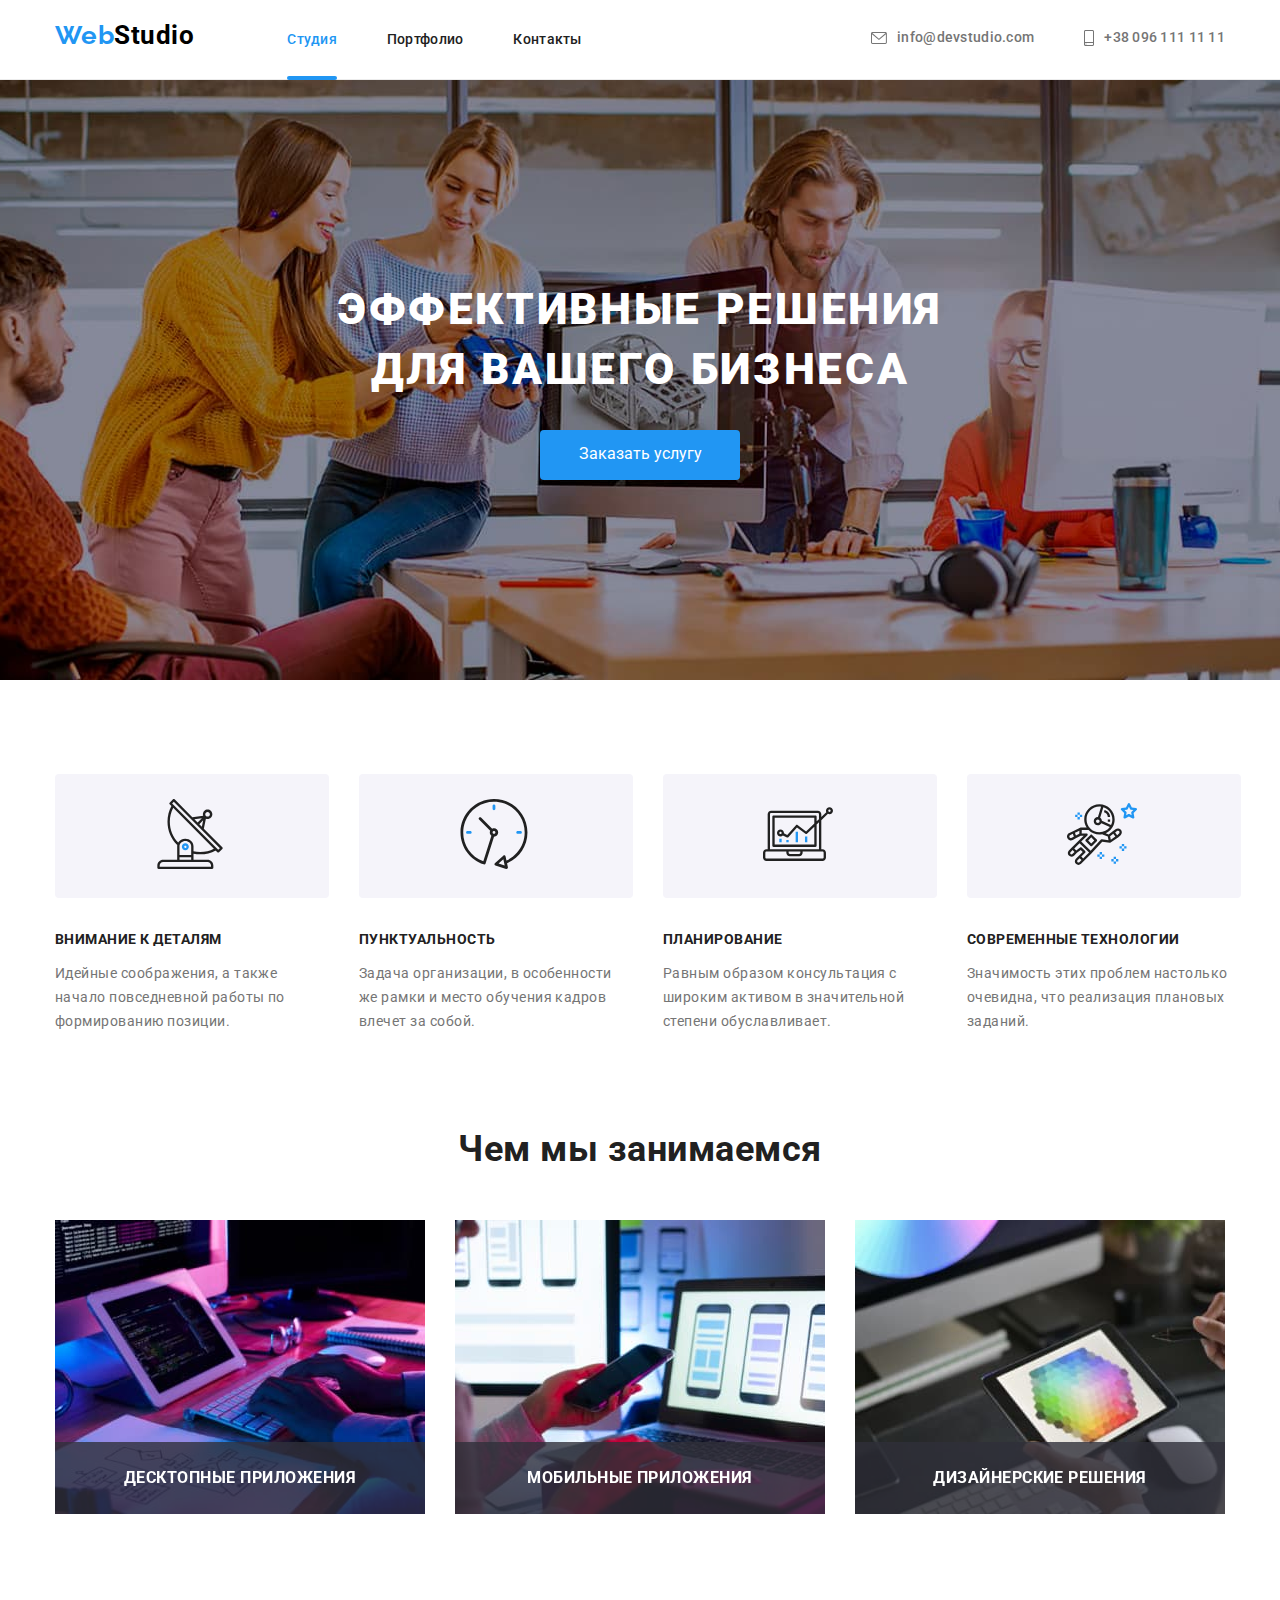
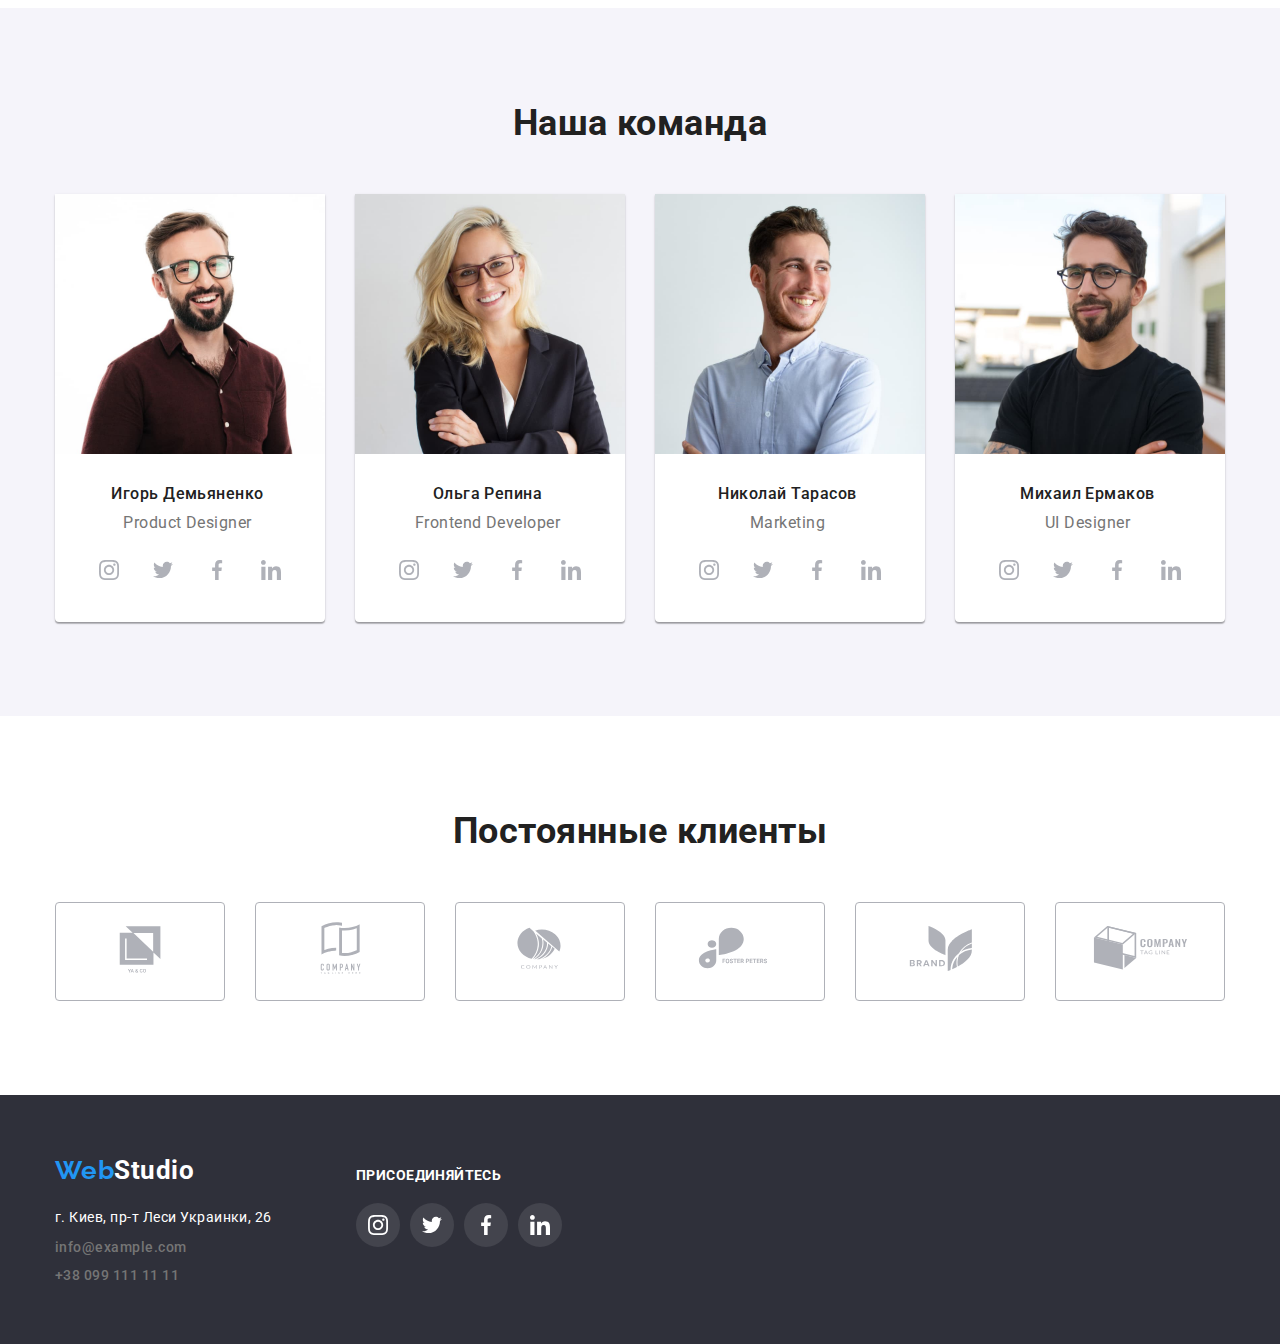
==== commit d1a70667: "add backdrop and modal transition" ====
--- a/index.html
+++ b/index.html
@@ -9,7 +9,6 @@
         href="https://fonts.googleapis.com/css2?family=Raleway:wght@700&family=Roboto:wght@400;500;700;900&display=swap">
     <link rel="stylesheet" href="./css/modern-normalize.css">
         <link rel="stylesheet" href="./css/styles.css">
-    <link rel="stylesheet" href="./css/modal.css">
 </head>
 
     <body>
@@ -58,7 +57,7 @@
                     <button type="button" class="button" data-modal-open>Заказать услугу</button>
 
                     <div class="backdrop is-hidden" data-modal>
-                        <div class="modal-box">
+                        <div class="modal">
                             <button type="button" class="close-modal-btn" data-modal-close>
                                 <svg class="close-modal-icon" width="11px" height="11px">
                                     <use href="./images/icons.svg#icon-close-modal"></use>
--- a/css/styles.css
+++ b/css/styles.css
@@ -873,7 +873,7 @@
 
   /* opacity: 0; */
   transform: translatey(100%);
-  transition: transform 250ms ease;
+  transition: transform 250ms cubic-bezier(0.4, 0, 0.2, 1);
 }
 
 .overlay-text {
@@ -883,9 +883,88 @@
   font-size: 18px;
   line-height: 1.56;
   letter-spacing: 0.03em;
-}
-
-.overlay-wrapper:hover .overlay {
+
+  transform: scale(0);
+  transition: transform 750ms cubic-bezier(0.4, 0, 0.2, 1);
+}
+
+.cards:hover .overlay,
+.cards:focus .overlay {
   transform: translatey(0);
   /* opacity: 1; */
 }
+
+.cards:hover .overlay-text {
+  transform: scale(1);
+}
+
+/* оформление модального окна и backdrop */
+
+.backdrop {
+  position: fixed;
+  top: 0;
+  left: 0;
+
+  width: 100%;
+  height: 1024px;
+
+  background-color: rgba(0, 0, 0, 0.2);
+
+  opacity: 1;
+  transition: opacity 250ms cubic-bezier(0.4, 0, 0.2, 1);
+}
+
+.backdrop.is-hidden {
+  /* visibility: hidden; */
+  opacity: 0;
+  pointer-events: none;
+}
+
+.backdrop.is-hidden .modal {
+  transform: translate(-50%, -50%) scale(1.5);
+}
+
+.modal {
+  position: absolute;
+  top: 50%;
+  left: 50%;
+
+  min-width: 528px;
+  min-height: 581px;
+
+  padding: 15px;
+
+  box-shadow: 0px 1px 3px rgba(0, 0, 0, 0.12), 0px 1px 1px rgba(0, 0, 0, 0.14),
+    0px 2px 1px rgba(0, 0, 0, 0.2);
+  border-radius: 4px;
+  background-color: #ffffff;
+
+  transform: translate(-50%, -50%) scale(1);
+  transition: transform 500ms cubic-bezier(0.4, 0, 0.2, 1);
+}
+
+.modal .close-modal-btn {
+  position: absolute;
+  top: 8px;
+  right: 8px;
+
+  display: inline-flex;
+  width: 30px;
+  height: 30px;
+
+  border-radius: 100%;
+  border: 1px solid rgba(0, 0, 0, 0.1);
+
+  background-color: #ffffff;
+}
+
+.close-modal-icon {
+  margin: auto;
+}
+
+.close-modal-btn:hover,
+.close-modal-btn:focus {
+  cursor: pointer;
+}
+
+/* конец оформление модального окна и backdrop */
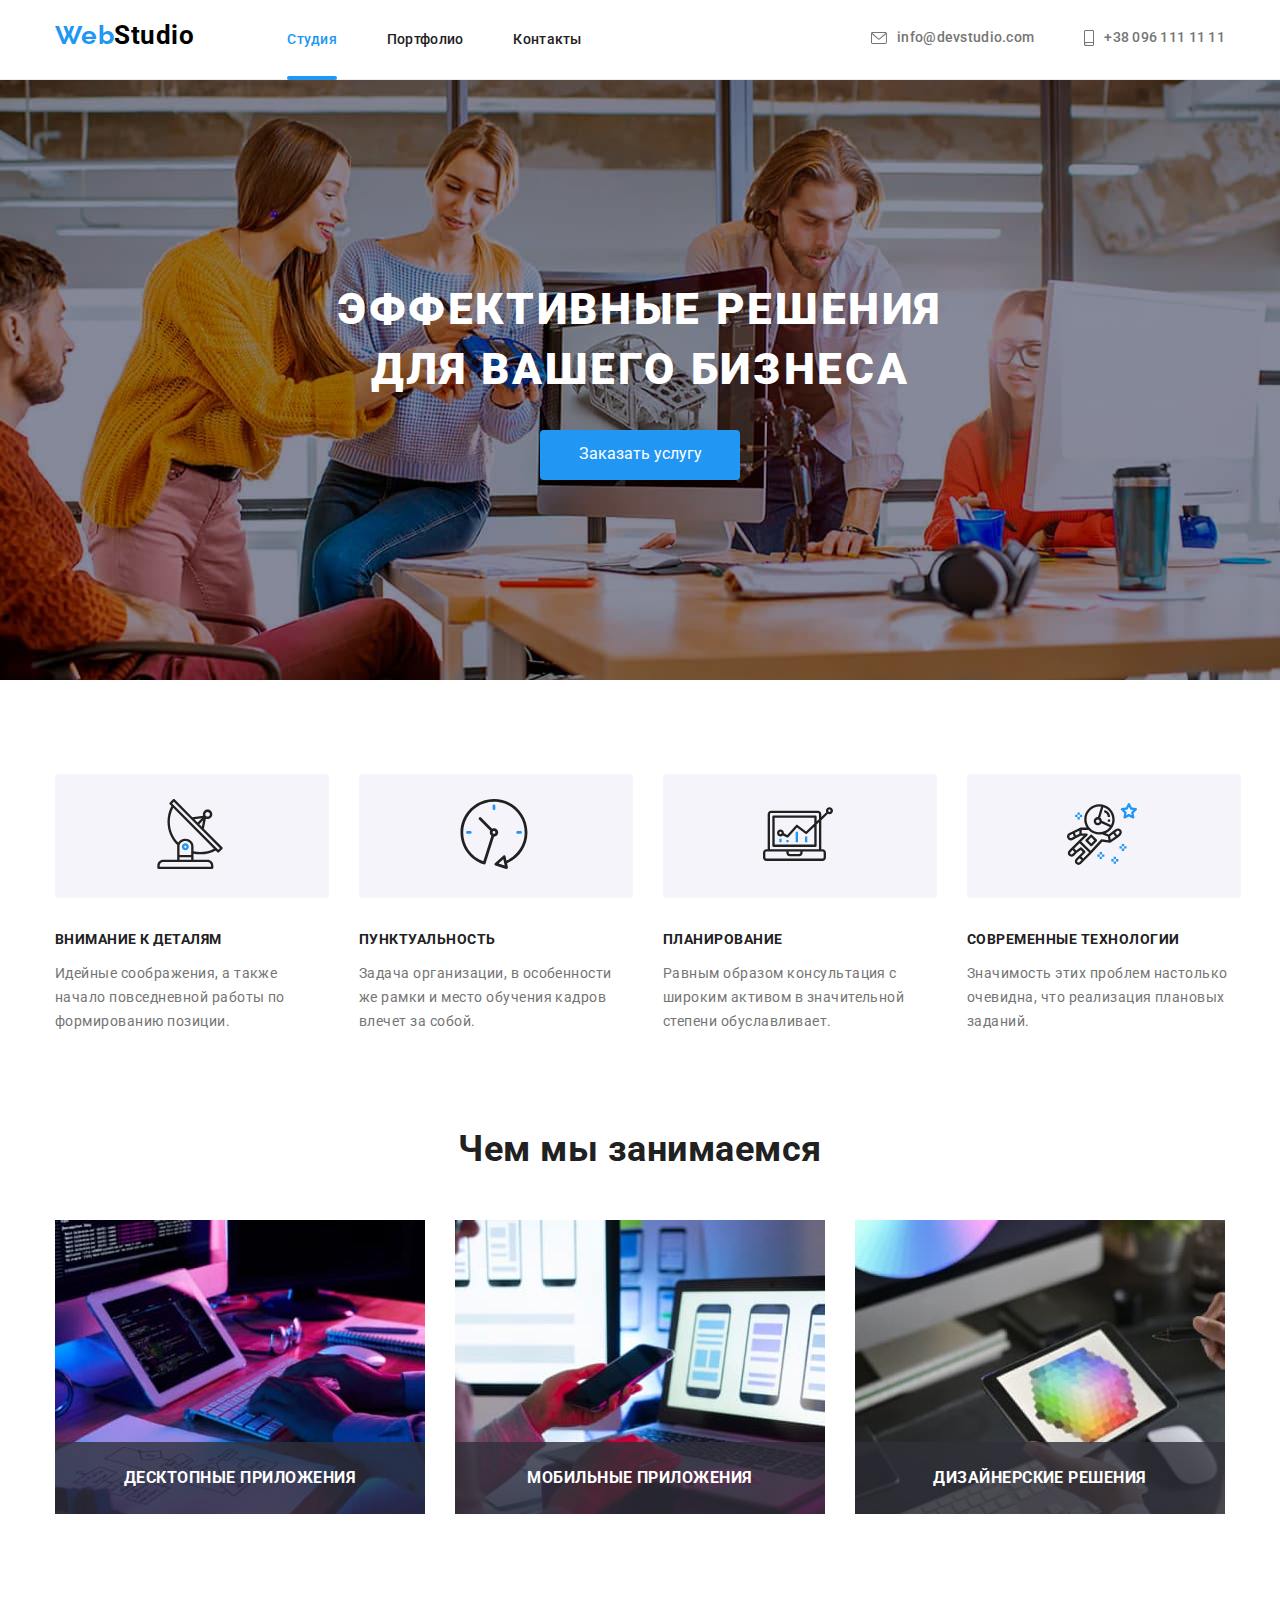
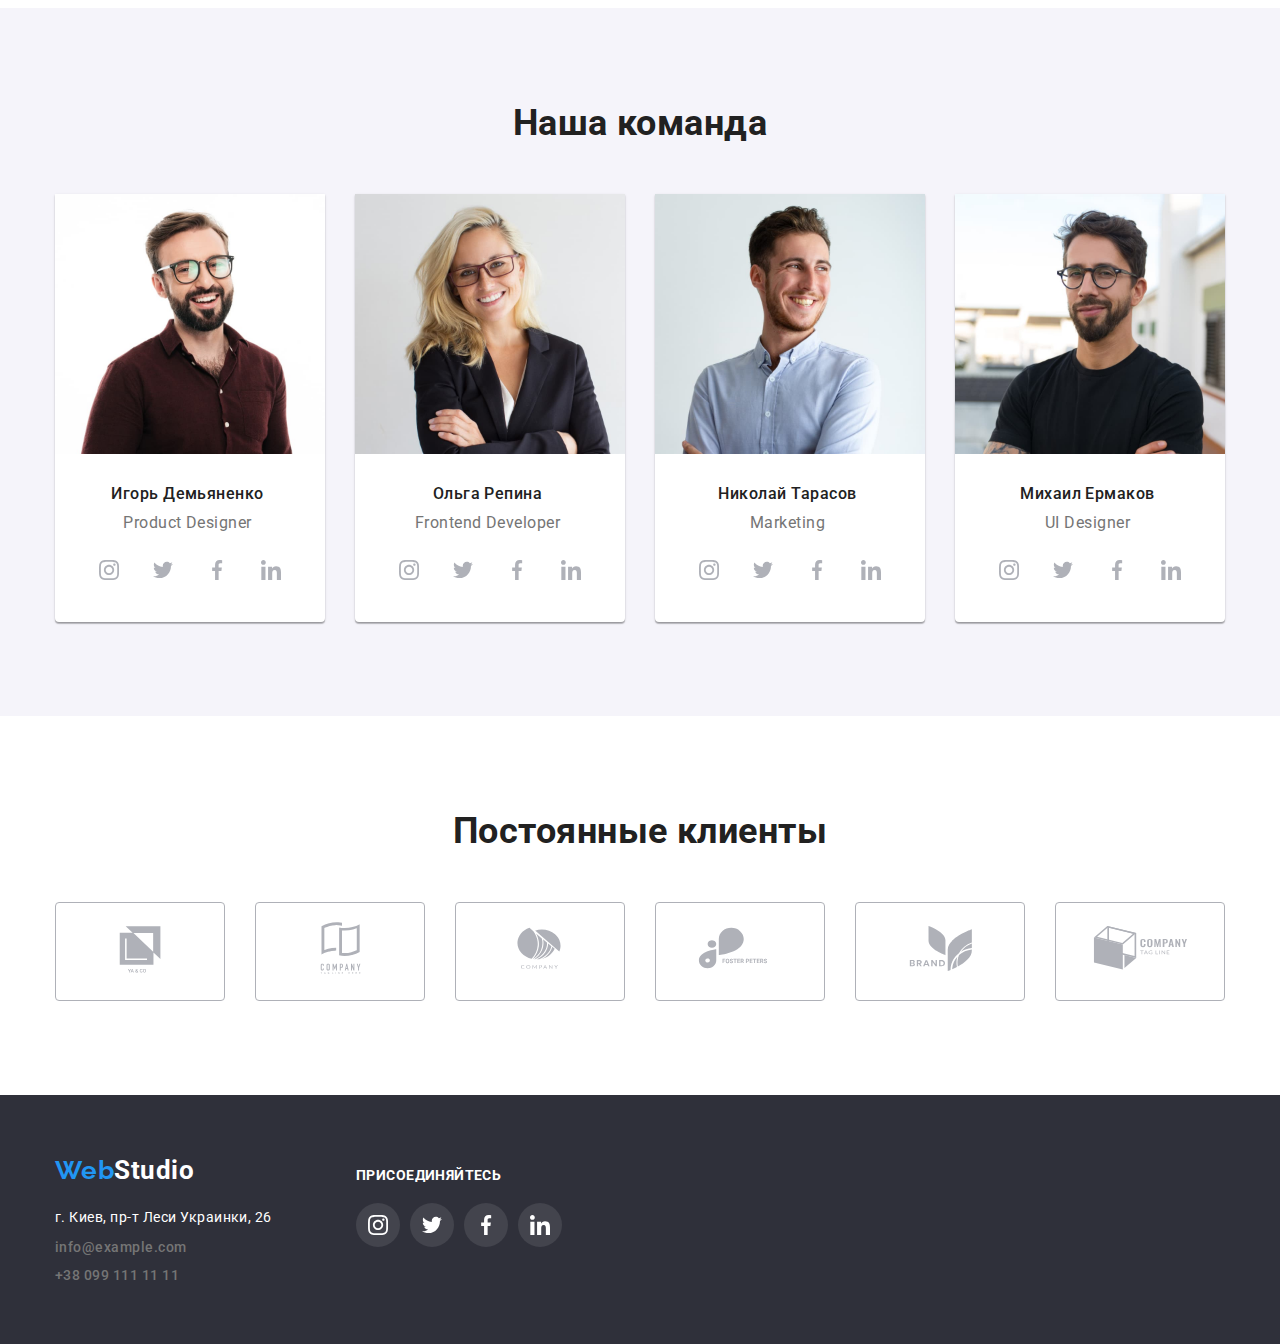
==== commit a199ce2c: "add mistakes corrections" ====
--- a/index.html
+++ b/index.html
@@ -8,7 +8,7 @@
     <link rel="stylesheet"
         href="https://fonts.googleapis.com/css2?family=Raleway:wght@700&family=Roboto:wght@400;500;700;900&display=swap">
     <link rel="stylesheet" href="./css/modern-normalize.css">
-        <link rel="stylesheet" href="./css/styles.css">
+        <link rel="stylesheet" href="./css/styles.css"> 
 </head>
 
     <body>
@@ -55,16 +55,6 @@
                 <div class="container">
                     <h1 class="hero-title">Эффективные решения <br /> для вашего бизнеса</h1>
                     <button type="button" class="button" data-modal-open>Заказать услугу</button>
-
-                    <div class="backdrop is-hidden" data-modal>
-                        <div class="modal">
-                            <button type="button" class="close-modal-btn" data-modal-close>
-                                <svg class="close-modal-icon" width="11px" height="11px">
-                                    <use href="./images/icons.svg#icon-close-modal"></use>
-                                </svg>
-                            </button>
-                        </div>
-                    </div>
                 </div>
             </section>
 
@@ -122,27 +112,27 @@
                         <li class="pics">
                             <div class="pics-wrapper">
                                 <img src="./images/box1.jpg" alt="Человек работает за компьютером" width="370">
-                                <span class="text-wrapper">
+                                <div class="text-wrapper">
                                     <p class="text">Десктопные приложения</p>
-                                </span>
+                                </div>
                             </div>
                         </li>
                         
                         <li class="pics">
                             <div class="pics-wrapper">
                                 <img src="./images/box2.jpg" alt="Человек cо смартфоном в руках работает за компьютером" width="370">
-                                <span class="text-wrapper">
+                                <div class="text-wrapper">
                                     <p class="text">Мобильные приложения</p>
-                                </span>
+                                </div>
                             </div>
                         </li>
 
                         <li class="pics">
                             <div class="pics-wrapper">
                                 <img src="./images/box3.jpg" alt="Человек с планшетом в руках работает за компьютером" width="370">
-                                <span class="text-wrapper">
+                                <div class="text-wrapper">
                                     <p class="text">Дизайнерские решения</p>
-                                </span>
+                                </div>
                             </div>
                         </li>
                     </ul>
@@ -438,6 +428,15 @@
             </div>
         </footer>
         
+        <div class="backdrop is-hidden" data-modal>
+            <div class="modal">
+                <button type="button" class="close-modal-btn" data-modal-close>
+                    <svg class="close-modal-icon" width="11px" height="11px">
+                        <use href="./images/icons.svg#icon-close-modal"></use>
+                    </svg>
+                </button>
+            </div>
+        </div>
         <script src="./js/modal.js"></script>
     </body>
 
--- a/css/styles.css
+++ b/css/styles.css
@@ -17,6 +17,10 @@
   --card-overlay-bcg-color: rgba(33, 150, 243, 0.9);
 
   --cage-gaps: 30px;
+
+  --transition-time-common: 250ms;
+  --transition-time-overlay-text: 500ms;
+  --transition-func: cubic-bezier(0.4, 0, 0.2, 1);
 }
 
 body {
@@ -168,6 +172,8 @@
 .nav .nav-links:focus {
   color: var(--primary-color);
   border: none;
+
+  transition: color var(--transition-time-common) var(--transition-func);
 }
 
 .nav .nav-links.current {
@@ -216,10 +222,14 @@
 .auth-nav:hover,
 .auth-nav:focus {
   color: var(--primary-color);
+
+  transition: color var(--transition-time-common) var(--transition-func);
 }
 
 .auth-nav:hover .icon {
   fill: currentColor;
+
+  transition: fill var(--transition-time-common) var(--transition-func);
 }
 
 .auth-nav .icon {
@@ -378,6 +388,8 @@
 
 .container .examples {
   display: flex;
+
+  z-index: 1;
 }
 
 .examples {
@@ -413,11 +425,14 @@
   position: relative;
 }
 
+/* .pics-wrapper > img {
+  z-index: 1;
+} */
+
 .text-wrapper {
   position: absolute;
   bottom: 0;
 
-  display: block;
   width: 100%;
 
   padding: 27px 0;
@@ -510,11 +525,16 @@
 .team-social-link:hover,
 .team-social-link:focus {
   background-color: var(--primary-color);
+
+  transition: background-color var(--transition-time-common)
+    var(--transition-func);
 }
 
 .team-social-link:hover .team-social-icon,
 .team-social-link:focus .team-social-icon {
   fill: var(--secondary-text-color);
+
+  transition: fill var(--transition-time-common) var(--transition-func);
 }
 
 /* Обертка для заголовка и текста под фото команды */
@@ -580,6 +600,8 @@
 .partners-link:hover .partners-icon,
 .partners-link:focus .partners-icon {
   fill: var(--primary-color);
+
+  transition: fill var(--transition-time-common) var(--transition-func);
 }
 
 /* Оформление адреса в футуре  */
@@ -630,6 +652,10 @@
 .footer-info .link:focus {
   background-color: var(--primary-color);
   color: var(--secondary-text-color);
+
+  transition: background-color var(--transition-time-common)
+      var(--transition-func),
+    color var(--transition-time-common) var(--transition-func);
 }
 
 /* Секция с сслыками на соцсети в футере*/
@@ -687,6 +713,9 @@
 .footer-socials-link:hover,
 .footer-socials-link:focus {
   background-color: var(--primary-color);
+
+  transition: background-color var(--transition-time-common)
+    var(--transition-func);
 }
 
 /* .footer-socials:hover .footer-socials-icon,
@@ -777,6 +806,10 @@
   box-shadow: 0px 3px 1px rgba(0, 0, 0, 0.1), 0px 1px 2px rgba(0, 0, 0, 0.08),
     0px 2px 2px rgba(0, 0, 0, 0.12);
   border-radius: 4px;
+
+  transition: background-color var(--transition-time-common)
+      var(--transition-func),
+    box-shadow var(--transition-time-common) var(--transition-func);
 }
 
 .submenu .submenu-button.current {
@@ -829,6 +862,8 @@
 .projects .link:focus {
   box-shadow: 0px 1px 1px rgba(0, 0, 0, 0.12), 0px 4px 4px rgba(0, 0, 0, 0.06),
     1px 4px 6px rgba(0, 0, 0, 0.16);
+
+  transition: box-shadow var(--transition-time-common) var(--transition-func);
 }
 
 .description {
@@ -873,7 +908,7 @@
 
   /* opacity: 0; */
   transform: translatey(100%);
-  transition: transform 250ms cubic-bezier(0.4, 0, 0.2, 1);
+  transition: transform var(--transition-time-common) var(--transition-func);
 }
 
 .overlay-text {
@@ -885,7 +920,8 @@
   letter-spacing: 0.03em;
 
   transform: scale(0);
-  transition: transform 750ms cubic-bezier(0.4, 0, 0.2, 1);
+  transition: transform var(--transition-time-overlay-text)
+    var(--transition-func);
 }
 
 .cards:hover .overlay,
@@ -905,17 +941,22 @@
   top: 0;
   left: 0;
 
+  z-index: 2;
+
   width: 100%;
   height: 1024px;
 
   background-color: rgba(0, 0, 0, 0.2);
+  box-shadow: 0px 4px 4px rgba(0, 0, 0, 0.25);
 
   opacity: 1;
-  transition: opacity 250ms cubic-bezier(0.4, 0, 0.2, 1);
+  visibility: visible;
+  transition: opacity var(--transition-time-common) var(--transition-func),
+    visibility var(--transition-time-common) var(--transition-func);
 }
 
 .backdrop.is-hidden {
-  /* visibility: hidden; */
+  visibility: hidden;
   opacity: 0;
   pointer-events: none;
 }
@@ -962,8 +1003,7 @@
   margin: auto;
 }
 
-.close-modal-btn:hover,
-.close-modal-btn:focus {
+.close-modal-btn:hover {
   cursor: pointer;
 }
 
